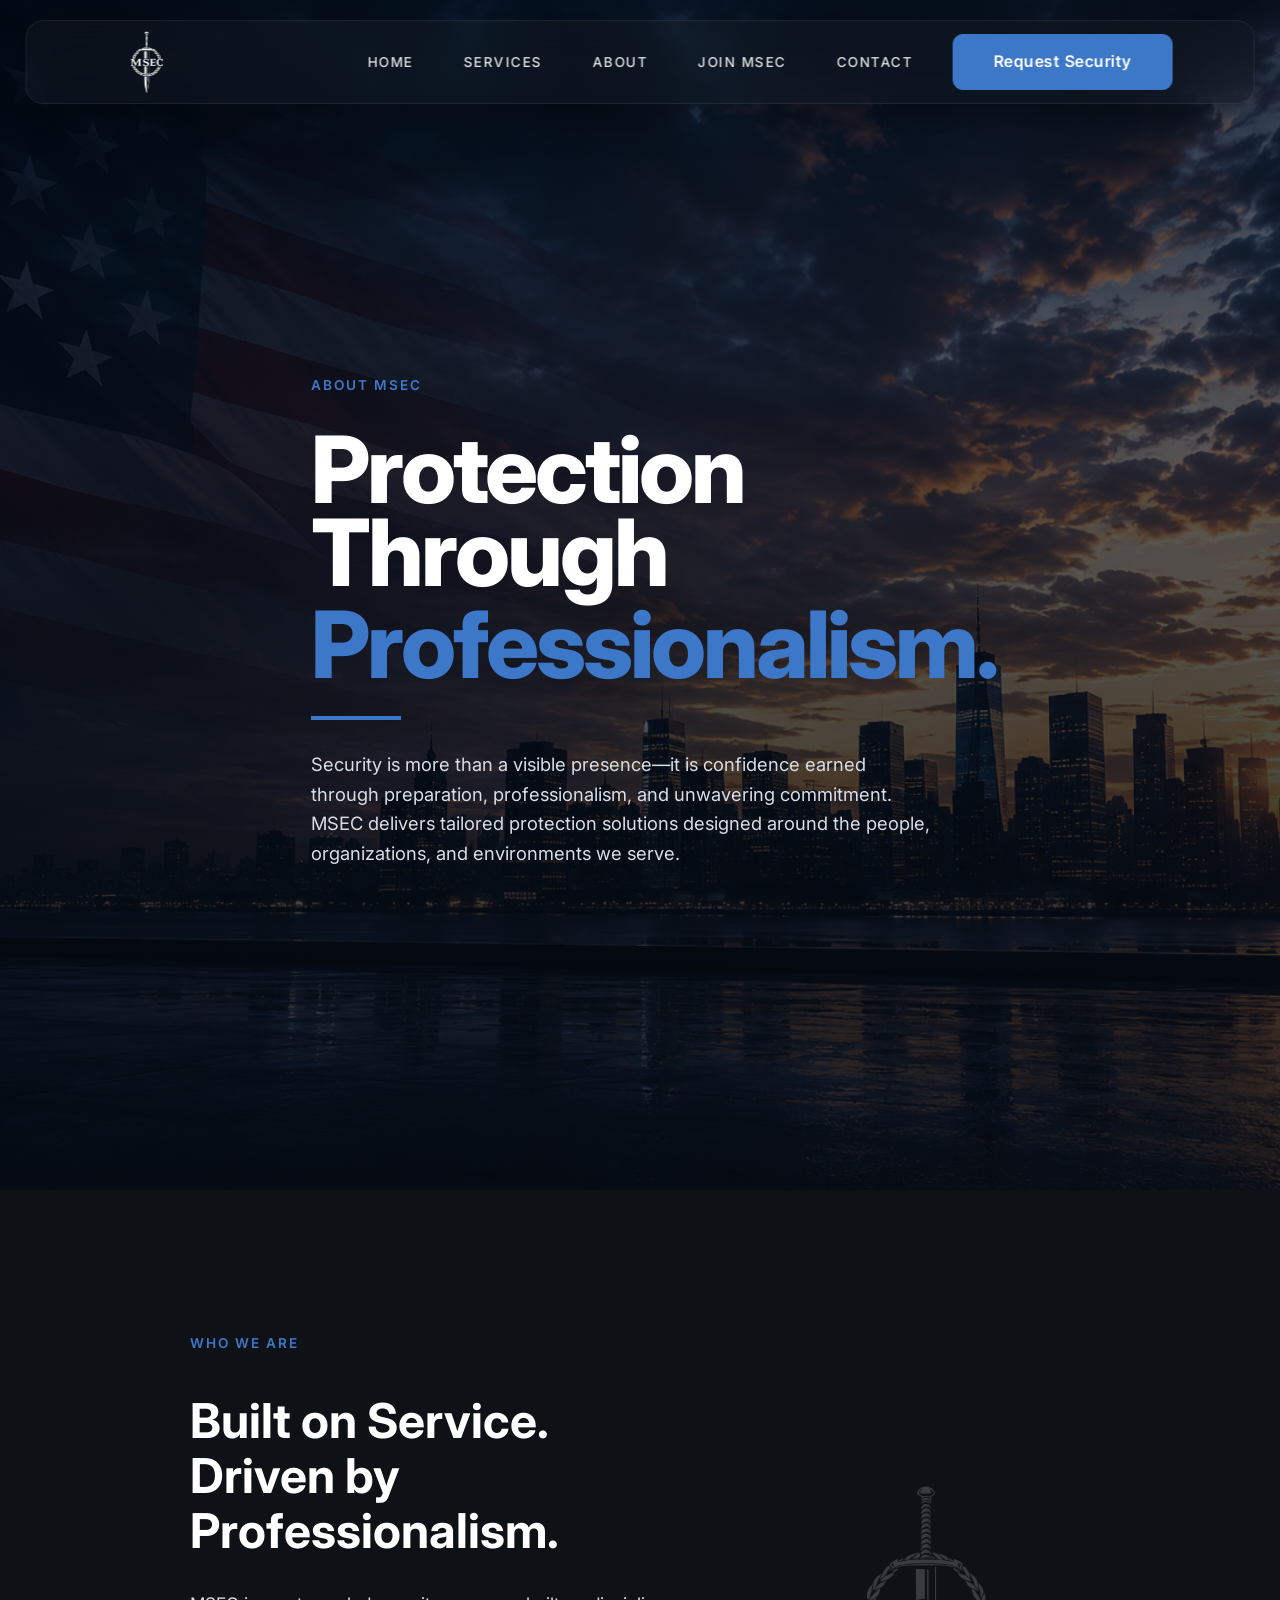
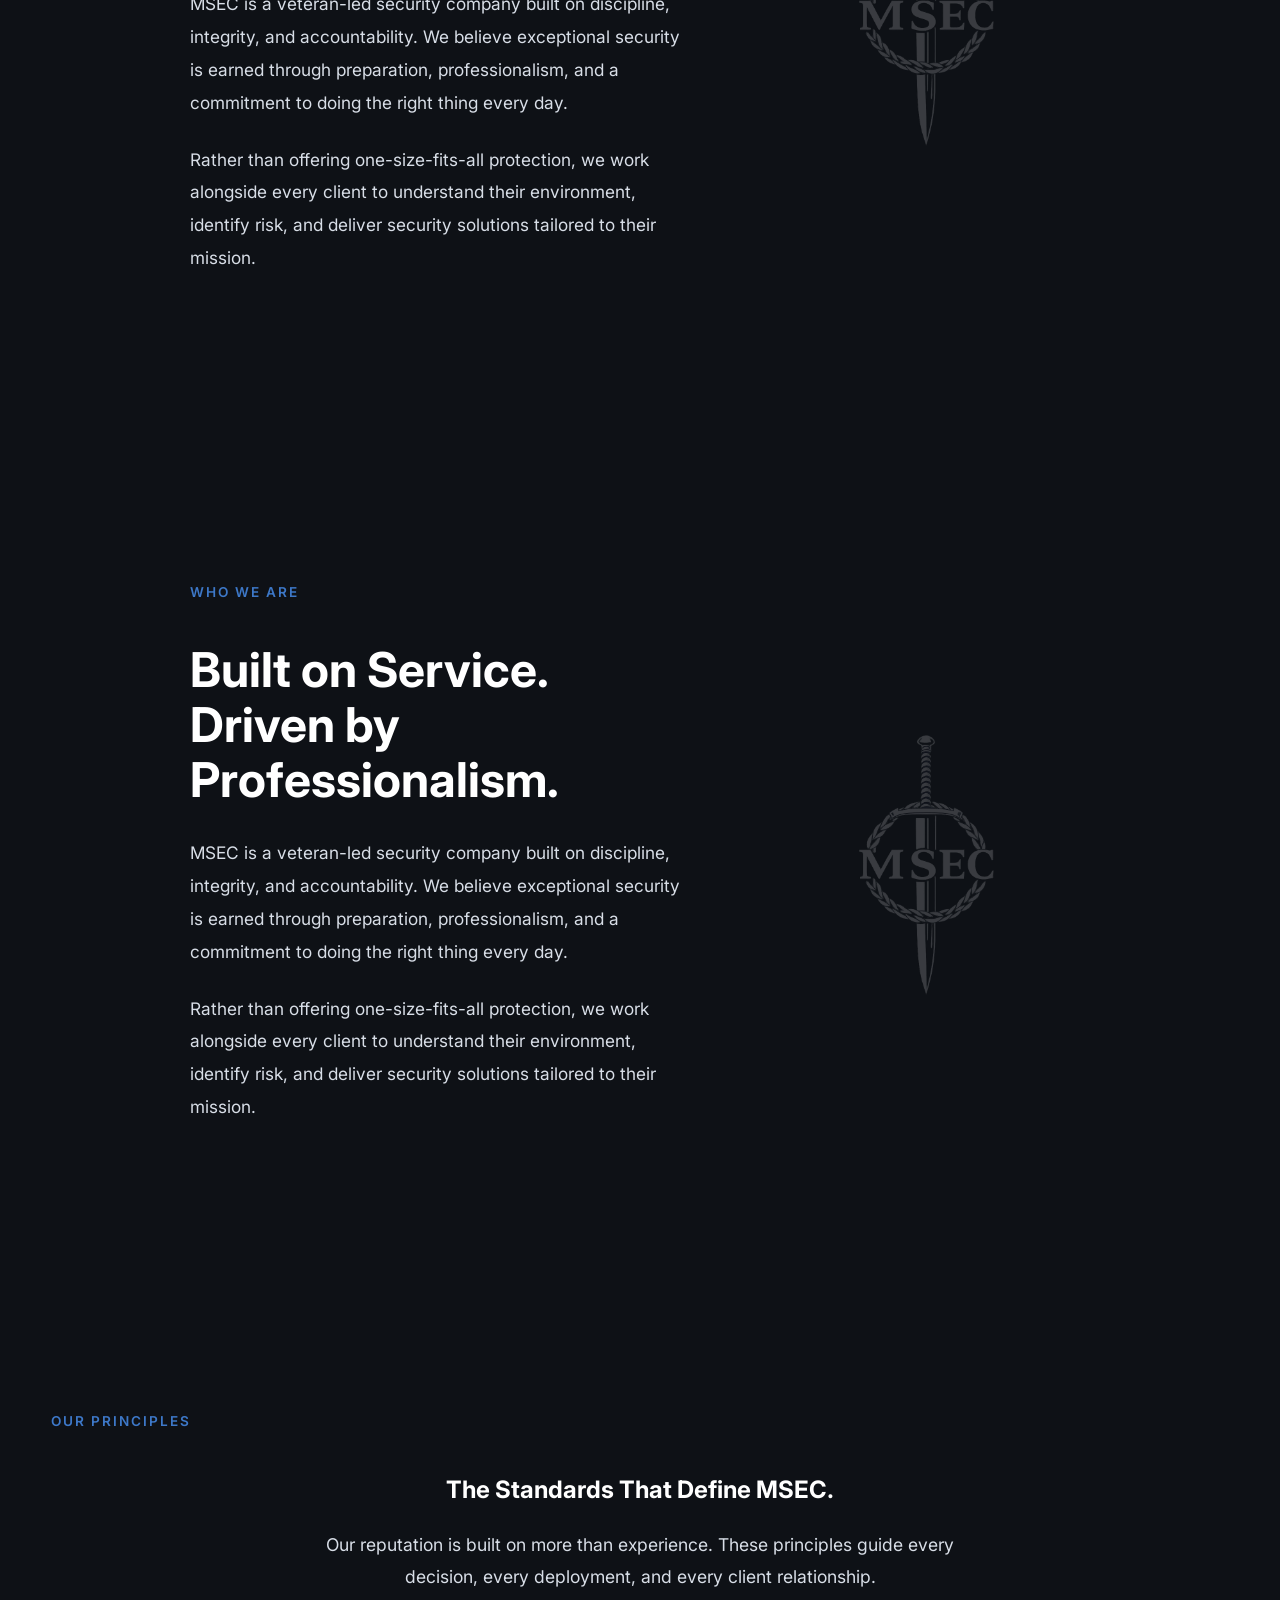
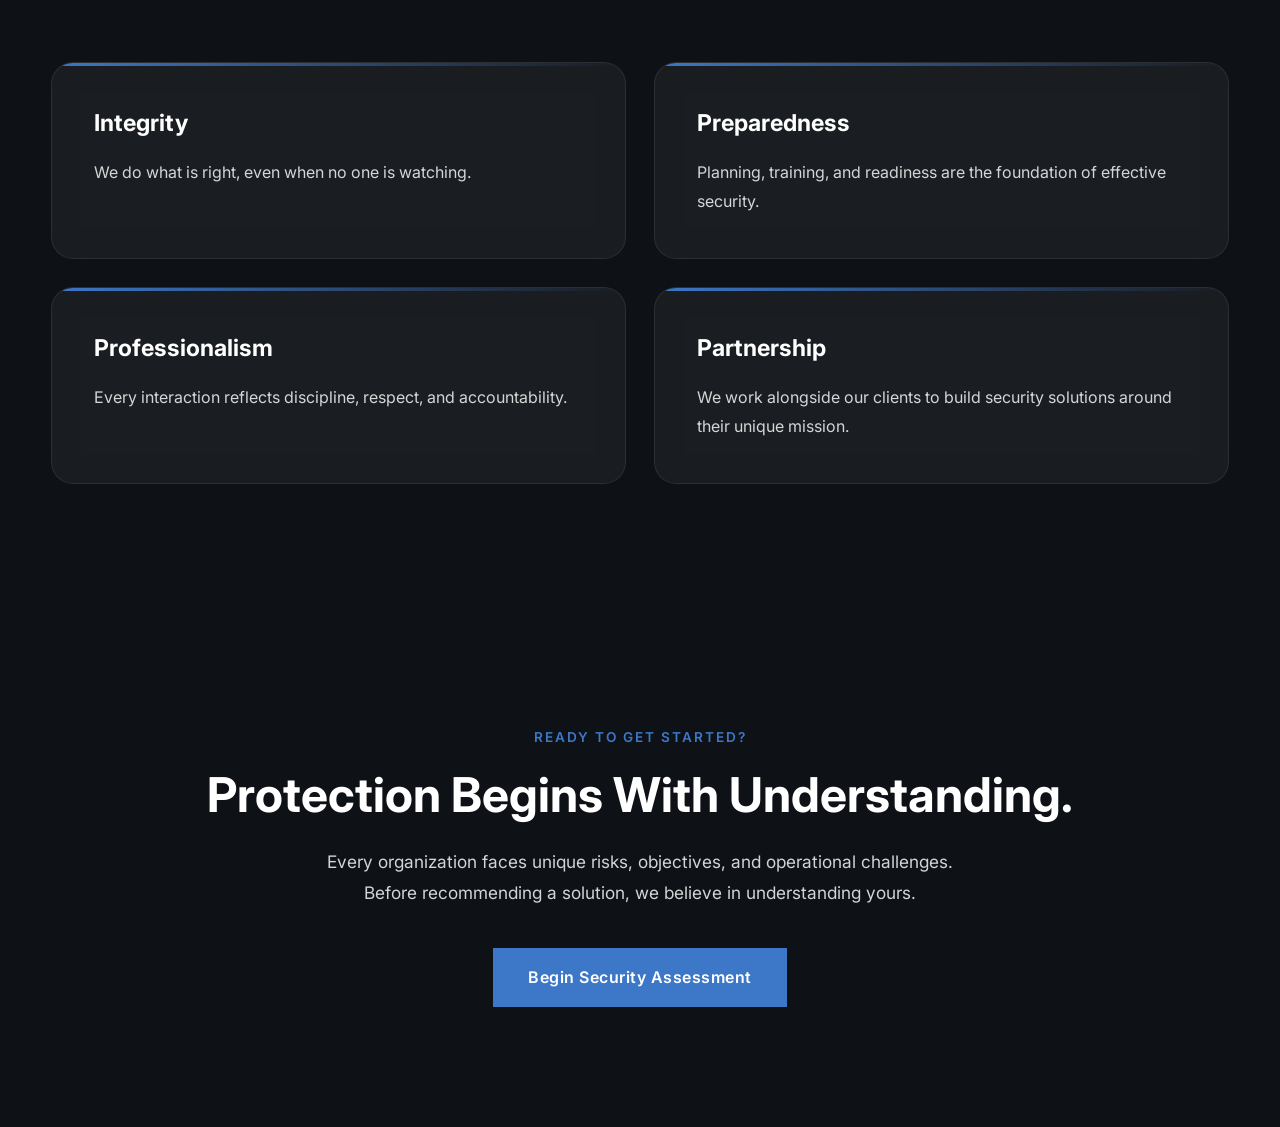
==== pages/about.html @ a7e94910 "About page CSS overhaul + mobile config" ====
<!DOCTYPE html>
<html lang="en">

<head>

    <meta charset="UTF-8">

    <meta name="viewport" content="width=device-width, initial-scale=1.0">

    <title>MSEC | About</title>

    <link rel="stylesheet" href="../assets/css/variables.css">
    <link rel="stylesheet" href="../assets/css/style.css">
    <link rel="stylesheet" href="../assets/css/animations.css">
    <link rel="stylesheet" href="../assets/css/responsive.css">

</head>

<body>

<header class="navbar">

    <div class="container nav-container">

        <div class="logo">

            <a href="../index.html">

                <img src="../assets/images/branding/msec-logo.png" alt="MSEC Logo">

            </a>

        </div>

        <nav>

            <button class="menu-toggle" aria-label="Open Navigation">

                <span></span>
                <span></span>
                <span></span>

            </button>

            <ul class="nav-links">

                <li><a href="../index.html">Home</a></li>

                <li><a href="services.html">Services</a></li>

                <li><a href="about.html" class="active">About</a></li>

                <li><a href="join-msec.html">Join MSEC</a></li>

                <li><a href="contact.html">Contact</a></li>

            </ul>

        </nav>

        <div class="mobile-menu">

            <a href="../index.html">Home</a>
            <a href="services.html">Services</a>
            <a href="about.html">About</a>
            <a href="join-msec.html">Join MSEC</a>
            <a href="contact.html">Contact</a>

        </div>

        <a href="#" class="btn nav-btn">

            Request Security

        </a>

    </div>

</header>

<!-- =====================================================
     ABOUT HERO
===================================================== -->

<section class="about-hero">

    <div class="container">

        <div class="hero-content">

            <span class="hero-tag">

                ABOUT MSEC

            </span>

            <h1 class="hero-title">

                <span>Protection Through</span>

                <span>Professionalism.</span>

            </h1>

            <div class="hero-divider"></div>

            <p>

                Security is more than a visible presence—it is confidence
                earned through preparation, professionalism, and unwavering
                commitment. MSEC delivers tailored protection solutions
                designed around the people, organizations, and environments
                we serve.

            </p>

        </div>

    </div>

</section>

<!-- =====================================================
     WHO WE ARE
===================================================== -->

<section class="about-intro">

    <div class="container about-grid">

        <div class="about-copy">

            <span class="section-tag">

                WHO WE ARE

            </span>

            <h2>

                Built on Service. Driven by Professionalism.

            </h2>

            <p>

                MSEC is a veteran-led security company built on discipline,
                integrity, and accountability. We believe exceptional
                security is earned through preparation, professionalism,
                and a commitment to doing the right thing every day.

            </p>

            <p>

                Rather than offering one-size-fits-all protection,
                we work alongside every client to understand their
                environment, identify risk, and deliver security
                solutions tailored to their mission.

            </p>

        </div>

        <div class="about-visual">

            <img
                src="../assets/images/branding/msec-logo.png"
                alt="MSEC Logo"
            >

        </div>

    </div>

</section>

<!-- =====================================================
     THE MINDSET
===================================================== -->

<section class="about-intro">

    <div class="container about-grid">

        <div class="about-copy">

            <span class="section-tag">

                WHO WE ARE

            </span>

            <h2>

                Built on Service. Driven by Professionalism.

            </h2>

            <p>

                MSEC is a veteran-led security company built on discipline,
                integrity, and accountability. We believe exceptional
                security is earned through preparation, professionalism,
                and a commitment to doing the right thing every day.

            </p>

            <p>

                Rather than offering one-size-fits-all protection,
                we work alongside every client to understand their
                environment, identify risk, and deliver security
                solutions tailored to their mission.

            </p>

        </div>

        <div class="about-visual">

            <img
                src="../assets/images/branding/msec-logo.png"
                alt="MSEC Logo"
            >

        </div>

    </div>

</section>

<section class="about-values">

    <div class="container">

        <span class="section-tag">

            OUR PRINCIPLES

        </span>

        <h2>

            The Standards That Define MSEC.

        </h2>

        <p class="section-description">

            Our reputation is built on more than experience. These principles
            guide every decision, every deployment, and every client
            relationship.

        </p>

        <div class="values-grid">

            <div class="value-card">

                <h3>Integrity</h3>

                <p>

                    We do what is right, even when no one is watching.

                </p>

            </div>

            <div class="value-card">

                <h3>Preparedness</h3>

                <p>

                    Planning, training, and readiness are the foundation of
                    effective security.

                </p>

            </div>

            <div class="value-card">

                <h3>Professionalism</h3>

                <p>

                    Every interaction reflects discipline, respect, and
                    accountability.

                </p>

            </div>

            <div class="value-card">

                <h3>Partnership</h3>

                <p>

                    We work alongside our clients to build security solutions
                    around their unique mission.

                </p>

            </div>

        </div>

    </div>

</section>

<!-- =====================================================
     FINAL CTA
===================================================== -->

<section class="about-cta">

    <div class="container">

        <span class="section-tag">

            READY TO GET STARTED?

        </span>

        <h2>

            Protection Begins With Understanding.

        </h2>

        <p>

            Every organization faces unique risks, objectives, and
            operational challenges.

            Before recommending a solution, we believe in understanding yours.

        </p>

        <a href="security-assessment.html" class="btn">

            Begin Security Assessment

        </a>

    </div>

</section>

<script src="../assets/js/main.js"></script>
<script src="../assets/js/animations.js"></script>

</body>

</html>
---- assets/css/variables.css ----
/* =====================================================
   MSEC DESIGN SYSTEM
   ===================================================== */

/* ---------- COLORS ---------- */

:root{

    /* Primary */

    --color-primary:#3D78C8;
    --color-primary-dark:#2B5EA7;

    /* Backgrounds */

    --bg-main:#0E1116;
    --bg-secondary:#171C24;
    --bg-glass:rgba(18,25,35,.55);

    /* Text */

    --text-white:#FFFFFF;
    --text-light:#D8DEE7;
    --text-muted:#98A4B5;

    /* Borders */

    --border-color:rgba(255,255,255,.08);

    /* Shadows */

    --shadow-lg:0 20px 60px rgba(0,0,0,.45);

    /* Radius */

    --radius-sm:8px;
    --radius-md:14px;
    --radius-lg:24px;

    /* Container */

    --container:1400px;

    /* Transition */

    --transition:.35s ease;

}
---- assets/css/style.css ----
@import url('https://fonts.googleapis.com/css2?family=Inter:wght@400;500;600;700;800&display=swap');

/* =====================================================
   MSEC GLOBAL STYLES
   ===================================================== */

/* ---------- RESET ---------- */

*{
    margin:0;
    padding:0;
    box-sizing:border-box;
}

html{
    scroll-behavior:smooth;
}

body{

    background:var(--bg-main);
    color:var(--text-white);

    font-family:
    "Inter",
    "Segoe UI",
    Arial,
    sans-serif;

    line-height:1.6;

    overflow-x:hidden;

}

/* ---------- CONTAINER ---------- */

.container{

    width:min(92%, var(--container));

    margin:auto;

}

/* ---------- LINKS ---------- */

a{

    text-decoration:none;

    color:inherit;

}

/* ---------- IMAGES ---------- */

img{

    display:block;

    max-width:100%;

}

/* ---------- BUTTONS ---------- */

.btn{

    display:inline-flex;

    align-items:center;

    justify-content:center;

    gap:.75rem;

    padding:16px 34px;

    border:1px solid var(--color-primary);

    background:var(--color-primary);

    color:white;

    font-weight:600;

    letter-spacing:.5px;

    transition:var(--transition);

    cursor:pointer;

}

.btn:hover{

    background:transparent;

    transform:translateY(-2px);

}

/* ---------- SECTION ---------- */

section{

    padding:120px 0;

}
/* =====================================================
   NAVIGATION
===================================================== */
.menu-toggle{

    display:none;

    width:46px;

    height:46px;

    background:none;

    border:none;

    cursor:pointer;

    padding:0;

}

.menu-toggle span{

    display:block;

    width:28px;

    height:3px;

    margin:4px auto;

    border-radius:30px;

    background:white;

    transition:
        transform .3s ease,
        opacity .3s ease,
        width .3s ease;

    }
    .menu-toggle:hover span:nth-child(1){

        width:22px;

    }

    .menu-toggle:hover span:nth-child(2){

        width:28px;

    }

    .menu-toggle:hover span:nth-child(3){

        width:18px;

    }

/* =====================================================
   PREMIUM NAVIGATION
===================================================== */

.navbar{

    position:fixed;

    top:20px;

    left:50%;

    transform:translateX(-50%);

    width:min(96%,1400px);

    z-index:1000;

    background:rgba(18,25,35,.45);

    backdrop-filter:blur(18px);

    -webkit-backdrop-filter:blur(18px);

    border:1px solid rgba(255,255,255,.08);

    border-radius:18px;

    box-shadow:
        0 10px 40px rgba(0,0,0,.35);

    transition:.35s ease;

}

.nav-container{

    height:82px;

    display:grid;

    grid-template-columns:220px 1fr 220px;

    align-items:center;

    padding:0 32px;

}

.logo{

    display:flex;

    align-items:center;

    justify-content:flex-start;

}

.logo img{

    height:78px;

    width:auto;

    display:block;

    transition:.3s ease;

}

.logo img:hover{

    transform:scale(1.03);

}

.nav-links{

    display:flex;

    justify-content:center;

    align-items:center;

    gap:50px;

    list-style:none;

    margin:0;

    padding:0;

}

.nav-links a{

    color:rgba(255,255,255,.88);

    text-transform:uppercase;

    letter-spacing:1.5px;

    font-size:.85rem;

    font-weight:500;

    transition:.3s;

    position:relative;

}

.nav-links a:hover{

    color:white;

}
.nav-links a::after{

    content:"";

    position:absolute;

    bottom:-8px;

    left:0;

    width:0;

    height:2px;

    background:var(--color-primary);

    transition:.3s;

}

.nav-links a:hover::after{

    width:100%;

}

.nav-btn{

    padding:14px 26px;

    border-radius:10px;

}

.nav-action{

    display:flex;

    justify-content:flex-end;

}

/* =====================================================
   HERO
===================================================== */

.hero{

    position: relative;

    min-height: 100vh;

    display: flex;

    align-items: center;

    overflow: hidden;

    background-image:
        linear-gradient(
            90deg,
            rgba(5,8,12,.18) 0%,
            rgba(5,8,12,.22) 15%,
            rgba(5,8,12,.28) 28%,
            rgba(5,8,12,.38) 42%,
            rgba(5,8,12,.20) 65%,
            rgba(5,8,12,.05) 100%
        ),
        url("../images/hero/hero-bg.png");

    background-size:115%;

    background-position: center;

    background-repeat: no-repeat;

}

.hero-overlay{

    position:absolute;

    inset:0;

    background:
        radial-gradient(
            circle at 82% 50%,
            rgba(0,0,0,0) 0%,
            rgba(0,0,0,.08) 45%,
            rgba(0,0,0,.18) 100%
        );

    pointer-events:none;

    z-index:1;

}
.hero .container{

    position:relative;

    z-index:5;

    display:flex;

    align-items:center;

    min-height:100vh;

}

.hero-content{

    position:relative;

    z-index:5;

    max-width:560px;

    margin-left:260px;

}
.hero-tag{

    color:var(--color-primary);

    letter-spacing:2px;

    font-size:.9rem;

    text-transform:uppercase;

}

.hero-title{

    display:flex;

    flex-direction:column;

    gap:8px;

    margin:30px 0;

    line-height:.9;

}
.hero-title span{

    display:inline-block;

    width:fit-content;

    font-size:5.8rem;

    font-weight:800;

    letter-spacing:-3px;

    transition:
        color .35s ease,
        text-shadow .35s ease,
        transform .35s ease;

    cursor:default;

}
.hero-title span:nth-child(1){

    color:white;

}

.hero-title span:nth-child(2),

.hero-title span:nth-child(3){

    color:var(--color-primary);

}
.hero-title span:hover{

    color:white;

    transform:translateX(10px);

    text-shadow:

        0 0 8px rgba(255,255,255,.85),

        0 0 18px rgba(255,255,255,.55),

        0 0 35px rgba(255,255,255,.25);

}

.hero-line{

    width:80px;

    height:3px;

    background:var(--color-primary);

    margin:35px 0;

}

.hero p{

    max-width:620px;

    color:var(--text-light);

    font-size:1.15rem;

    line-height:1.8;

}

.hero-buttons{

    display:flex;

    gap:20px;

    margin-top:45px;

}

.btn-outline{

    background:transparent;

    color:white;

}

.btn-outline:hover{

    background:var(--color-primary);

}
/* ==========================================
   HERO GRID
========================================== */

.hero-content{

    z-index:2;

}

.hero-tag{

    color:var(--color-primary);

    text-transform:uppercase;

    letter-spacing:2px;

    font-size:.85rem;

    font-weight:600;

}

.hero-divider{

    width:90px;

    height:4px;

    background:var(--color-primary);

    margin:30px 0;

}

.hero-content p{

    color:var(--text-light);

    font-size:1.15rem;

    max-width:620px;

}

.hero-buttons{

    display:flex;

    gap:20px;

    margin-top:50px;

}

/* =====================================================
   TRUST BAR
===================================================== */

.trust-bar{

    background:var(--bg-secondary);

    padding:80px 0;

}

.trust-grid{

    display:grid;

    grid-template-columns:repeat(4,1fr);

    gap:30px;

}

.trust-card{

    background:rgba(255,255,255,.03);

    border:1px solid rgba(255,255,255,.08);

    border-radius:18px;

    padding:35px;

    transition:var(--transition);

}

.trust-card:hover{

    transform:translateY(-8px);

    border-color:var(--color-primary);

    box-shadow:0 20px 50px rgba(0,0,0,.35);

}

.trust-card h3{

    margin-bottom:16px;

    color:var(--text-white);

    font-size:1.25rem;

}

.trust-card p{

    color:var(--text-light);

    line-height:1.7;

}
.headline-white{

    color:var(--color-white);

}

.headline-blue{

    color:var(--color-accent);

}
.mobile-menu.active{

    opacity:1;

    visibility:visible;

    transform:translateY(0);

}
/* =====================================================
   MOBILE MENU
===================================================== */

.mobile-menu{

    position:fixed;

    top:82px;

    left:16px;

    right:16px;

    display:flex;

    flex-direction:column;

    gap:18px;

    padding:28px;

    background:rgba(18,25,35,.98);

    backdrop-filter:blur(20px);

    -webkit-backdrop-filter:blur(20px);

    border:1px solid rgba(255,255,255,.08);

    border-radius:18px;

    box-shadow:0 20px 50px rgba(0,0,0,.45);

    opacity:0;

    visibility:hidden;

    pointer-events:none;

    transform:translateY(-15px);

    transition:
        opacity .3s ease,
        transform .3s ease,
        visibility .3s ease;

    z-index:999;

}

.mobile-menu.active{

    opacity:1;

    visibility:visible;

    pointer-events:auto;

    transform:translateY(0);

}

.mobile-menu a{

    color:white;

    text-decoration:none;

    font-weight:600;

    text-transform:uppercase;

    letter-spacing:1px;

}

.mobile-btn{

    margin-top:12px;

}
/* =====================================================
   SERVICES
===================================================== */

.services{

    background:var(--bg-main);

    padding:140px 0;

}

.section-tag{

    display:inline-block;

    color:var(--color-primary);

    font-size:.85rem;

    font-weight:600;

    letter-spacing:2px;

    text-transform:uppercase;

    margin-bottom:18px;

}

.services h2{

    max-width:700px;

    font-size:3rem;

    line-height:1.1;

    margin-bottom:24px;

}

.section-description{

    max-width:560px;

    color:var(--text-light);

    font-size:1.1rem;

    line-height:1.8;

    margin-bottom:70px;

}

.services-grid{

    display:grid;

    grid-template-columns:repeat(3,1fr);

    gap:28px;

}

.service-card{

    background:rgba(255,255,255,.03);

    border:1px solid rgba(255,255,255,.08);

    border-radius:18px;

    padding:38px;

    transition:.3s ease;

}

.service-card:hover{

    transform:translateY(-8px);

    border-color:var(--color-primary);

    box-shadow:0 20px 45px rgba(0,0,0,.35);

}

.service-card h3{

    margin-bottom:18px;

    font-size:1.35rem;

}

.service-card p{

    color:var(--text-light);

    line-height:1.8;

}
.service-link{

    display:inline-block;

    margin-top:28px;

    color:var(--color-primary);

    font-size:.9rem;

    font-weight:600;

    letter-spacing:1px;

    transition:.3s ease;

}

.service-link:hover{

    color:white;

    transform:translateX(6px);

}

/* =====================================================
   SERVICES HERO
===================================================== */

.services-hero{

    position:relative;

    min-height:100vh;

    display:flex;

    align-items:center;

    background-image:
        linear-gradient(
            90deg,
            rgba(8,12,18,.60) 0%,
            rgba(8,12,18,.38) 45%,
            rgba(8,12,18,.18) 100%
        ),
        url("../images/services/services-bg.png");

    background-size:cover;

    background-position:center;

    background-repeat:no-repeat;

    overflow:hidden;

    padding:140px 0 80px;

}

.services-hero .container{

    width:100%;

    display:flex;

    flex-direction:column;

    justify-content:center;

}

.services-hero .hero-content{

    max-width:850px;

    margin:0 auto 40px;

    text-align:center;

}

.services-hero .hero-divider{

    margin:30px auto;

}

.services-hero .hero-tag{

    display:inline-block;

    margin:0 auto 18px;

    letter-spacing:3px;

}

.services-hero .hero-title{

    align-items:center;

    text-align:center;

}

.services-hero .hero-title span{

    display:block;

    width:100%;

    text-align:center;

}

.services-hero .hero-content p{

    max-width:700px;

    margin:0 auto;

}

.services-hero .services-grid{

    width:100%;

    max-width:1320px;

    display:grid;

    grid-template-columns:repeat(3,1fr);

    gap:24px;

    margin:0 auto;

}


/* =====================================================
   SERVICE CARDS
===================================================== */

.service-card{

    display:flex;

    flex-direction:column;

    justify-content:space-between;

    min-height:170px;

    padding:26px;

    border-radius:18px;

    overflow:hidden;

    text-decoration:none;

    color:white;

    /* True glass effect */
    background:rgba(255,255,255,.08);

    backdrop-filter:blur(18px) saturate(180%);

    -webkit-backdrop-filter:blur(18px) saturate(180%);

    border:1px solid rgba(255,255,255,.22);

    box-shadow:
        0 10px 30px rgba(0,0,0,.18),
        inset 0 1px 0 rgba(255,255,255,.18);

    transition:
        transform .3s ease,
        border-color .3s ease,
        box-shadow .3s ease,
        background .3s ease;
    opacity:0;

transform:translateY(30px);

transition:
    opacity .8s ease,
    transform .8s ease,
    border-color .3s ease,
    box-shadow .3s ease,
    background .3s ease;
}

.service-card:hover{

    transform:translateY(-8px);

    background:rgba(255,255,255,.12);

    border-color:rgba(255,255,255,.35);

    box-shadow:
        0 20px 60px rgba(0,0,0,.35),
        0 0 28px rgba(58,123,255,.18),
        inset 0 1px 0 rgba(255,255,255,.25);
    

}

.service-card.visible{

    opacity:1;

    transform:translateY(0);

}

/* ===================================
   Stagger Animation
=================================== */

.services-grid .service-card:nth-child(1){
    transition-delay:0ms;
}

.services-grid .service-card:nth-child(2){
    transition-delay:120ms;
}

.services-grid .service-card:nth-child(3){
    transition-delay:240ms;
}

.services-grid .service-card:nth-child(4){
    transition-delay:420ms;
}

.services-grid .service-card:nth-child(5){
    transition-delay:540ms;
}

.services-grid .service-card:nth-child(6){
    transition-delay:660ms;
}

.service-card h3{

    font-size:1.3rem;

    margin-bottom:12px;

}

.service-card p{

    color:rgba(255,255,255,.82);

    font-size:.95rem;

    line-height:1.55;

}

.service-link{

    margin-top:18px;

    color:var(--color-primary);

    font-weight:600;

    transition:.3s;

}

.service-card:hover .service-link{

    color:white;

    transform:translateX(8px);

}
/* =====================================================
   ABOUT PAGE
===================================================== */

.about-hero{

    position:relative;

    min-height:100vh;

    padding:170px 0 120px;

    background-image:
        linear-gradient(
            rgba(6,10,18,.55),
            rgba(6,10,18,.82)
        ),
        url("../images/about/about-bg.png");

    background-size:cover;

    background-position:center;

    background-repeat:no-repeat;

}

.about-hero .container{

    min-height:100vh;

    display:flex;

    align-items:center;

}

.about-hero .hero-content{

    max-width:650px;

}

/* =====================================================
   ABOUT INTRO
===================================================== */

.about-intro{

    padding:120px 0;

}

.about-grid{

    display:grid;

    grid-template-columns:1.2fr .8fr;

    gap:80px;

    align-items:center;

}

.about-copy h2{

    margin:20px 0 30px;

    max-width:650px;

}

.about-copy p{

    max-width:620px;

    margin-bottom:24px;

    color:rgba(255,255,255,.82);

    line-height:1.8;

}

.about-visual{

    display:flex;

    justify-content:center;

    align-items:center;

}

.about-visual img{

    width:100%;

    max-width:380px;

    opacity:.18;

    transition:.4s ease;

}

.about-visual img:hover{

    opacity:.28;

    transform:scale(1.03);

}

/* =====================================================
   ABOUT SECTIONS
===================================================== */

.about-intro,
.about-mindset,
.about-purpose,
.about-standard,
.about-protect,
.about-cta{

    padding:140px 0;

}

.about-intro .container,
.about-purpose .container,
.about-cta .container{

    max-width:900px;

}

.about-intro h2,
.about-purpose h2,
.about-standard h2,
.about-protect h2,
.about-cta h2{

    font-size:3rem;

    line-height:1.15;

    margin-bottom:30px;

}

.about-intro p,
.about-purpose p,
.about-standard p,
.about-protect p,
.about-cta p{

    color:var(--text-light);

    line-height:1.9;

    font-size:1.08rem;

}

/* =====================================================
   ABOUT MINDSET
===================================================== */

.about-mindset{

    padding:120px 0;

    background:rgba(255,255,255,.02);

}

.mindset-quote{

    max-width:900px;

    margin:0 auto 80px;

    text-align:center;

}

.mindset-quote p{

    font-size:clamp(2rem,4vw,3.5rem);

    font-weight:700;

    line-height:1.2;

    letter-spacing:-1px;

    color:white;

    margin-bottom:30px;

}

.mindset-quote footer{

    color:var(--color-primary);

    text-transform:uppercase;

    letter-spacing:3px;

    font-size:.9rem;

}

.mindset-copy{

    max-width:760px;

    margin:0 auto;

    text-align:center;

}

.mindset-copy h2{

    margin:22px 0 28px;

}

.mindset-copy p{

    color:rgba(255,255,255,.82);

    line-height:1.9;

    margin-bottom:22px;

}

/* =====================================================
   ABOUT VALUES
===================================================== */

.about-values{

    padding:120px 0;

}

.about-values h2{

    text-align:center;

    margin:20px 0;

}

.about-values .section-description{

    max-width:700px;

    margin:0 auto 70px;

    text-align:center;

}

.values-grid{

    display:grid;

    grid-template-columns:repeat(2,1fr);

    gap:28px;

}

.value-card{

    position:relative;

    padding:42px;

    border-radius:22px;

    background:rgba(255,255,255,.05);

    backdrop-filter:blur(16px);

    -webkit-backdrop-filter:blur(16px);

    border:1px solid rgba(255,255,255,.08);

    overflow:hidden;

    transition:
        transform .35s ease,
        border-color .35s ease,
        box-shadow .35s ease,
        background .35s ease;

}

.value-card::before{

    content:"";

    position:absolute;

    top:0;

    left:0;

    width:100%;

    height:3px;

    background:linear-gradient(
        90deg,
        var(--color-primary),
        transparent
    );

}


.value-card:hover{

    transform:translateY(-8px);

    background:rgba(255,255,255,.08);

    border-color:rgba(58,123,255,.45);

    box-shadow:
        0 18px 50px rgba(0,0,0,.30),
        0 0 28px rgba(58,123,255,.15);

}

.value-card h3{

    margin-bottom:16px;

    font-size:1.45rem;

}

.value-card p{

    color:rgba(255,255,255,.82);

    line-height:1.8;

}

/* =====================================================
   ABOUT CTA
===================================================== */

.about-cta{

    padding:120px 0;

    text-align:center;

}

.about-cta h2{

    margin-bottom:24px;

}

.about-cta p{

    max-width:650px;

    margin:0 auto 40px;

    color:rgba(255,255,255,.82);

    line-height:1.8;

}
---- assets/css/responsive.css ----
/* =====================================================
   RESPONSIVE BREAKPOINTS

   1200px - Large laptops
   992px  - Tablets
   768px  - Phones
   480px  - Small phones
===================================================== */

/* =====================================================
   TABLETS
===================================================== */

@media (max-width:992px){
    .nav-container{

    padding:0 20px;

}

.logo img{

    height:60px;

}

.nav-links{

    gap:20px;

}

.nav-btn{

    padding:12px 22px;

}

.hero{

    min-height:auto;

    padding:140px 0 100px;

}

.hero .container{

    min-height:auto;

}

.hero-content{

    margin-left:0;

    max-width:100%;

}

.hero-title span{

    font-size:4.2rem;

}
.trust-grid{

    grid-template-columns:repeat(2,1fr);

    gap:24px;

}
}

/* =====================================================
   MOBILE
===================================================== */

@media (max-width:768px){

    /* ---------- NAVBAR ---------- */

    .nav-container{

        display:flex;
        justify-content:space-between;
        align-items:center;
        height:66px;
        padding:0 20px;

    }

    .logo img{

    height:66px;

    transition:.3s ease;

    }

    nav .nav-links{

    display:none !important;

    }

    nav{

    display:flex;

    align-items:center;

    }

    .nav-btn{

        display:none !important;

    }

    .menu-toggle{

    display:flex;

    flex-direction:column;

    justify-content:center;

    align-items:center;

    }
    
    /* ---------- HERO ---------- */

    .hero{

    min-height:auto;

    padding:95px 0 55px;

    background-position:82% center;

    background-size:cover;

    }

    .hero .container{

        justify-content:center;

    }

    .hero-content{

        margin:0;
        max-width:100%;
        padding:0 26px;
        text-align:left;

    }

    .hero-tag{

    font-size:.8rem;

    letter-spacing:2px;

    margin-bottom:14px;

    }

    .hero-title{

    align-items:flex-start;

    gap:2px;

    margin:16px 0 20px;

    }

    .hero-title span{

        font-size:2.55rem;
        line-height:.92;
        letter-spacing:-1px;
        width:auto;

    }

    .hero-divider{

        margin:25px 0;

    }

    .hero-content p{

        max-width:100%;
        font-size:1rem;

    }

    .hero-buttons{

        flex-direction:column;
        align-items:flex-start;
        gap:16px;

    }

    .hero-buttons .btn{

        width:100%;
        max-width:260px;

    }

    /* ---------- TRUST ---------- */

    .trust-grid{

        grid-template-columns:1fr;

    }
    /* ---------- SERVICES ---------- */

    .services-hero{

        min-height:auto;

        padding:110px 20px 60px;

    }

    .services-hero .hero-content{

        max-width:100%;

        margin:0 auto 30px;

        text-align:center;

    }

    .services-hero .hero-tag{

        display:block;

        text-align:center;

    }

    .services-hero .hero-title{

        align-items:center;

        text-align:center;

    }

    .services-hero .hero-title span{

        width:100%;

        font-size:2.7rem;

        letter-spacing:-1px;

    }

    .services-hero .hero-divider{

        margin:25px auto;

    }

    .services-hero .hero-content p{

        max-width:100%;

        font-size:1rem;

    }

    .services-hero .services-grid{

        width:100%;

        max-width:420px;

        margin:0 auto;

        grid-template-columns:1fr;

        gap:18px;

    }

    .service-card{

        min-height:auto;

        padding:22px;

    }

    .service-card h3{

        font-size:1.25rem;

    }

    .service-card p{

        font-size:.95rem;

    }

    .service-link{

        margin-top:18px;

    
    }
    /* ---------- ABOUT ---------- */

    .about-grid{

        grid-template-columns:1fr;

        gap:50px;

        text-align:center;

    }

    .about-copy h2{

        max-width:100%;

    }

    .about-copy p{

        max-width:100%;

    }

    .about-visual{

        order:-1;

    }

    .about-visual img{

        max-width:220px;

    }

    .mindset-quote{

        margin-bottom:50px;

    }

    .mindset-quote p{

        font-size:2rem;

    }

    .values-grid{

        grid-template-columns:1fr;

    }
}
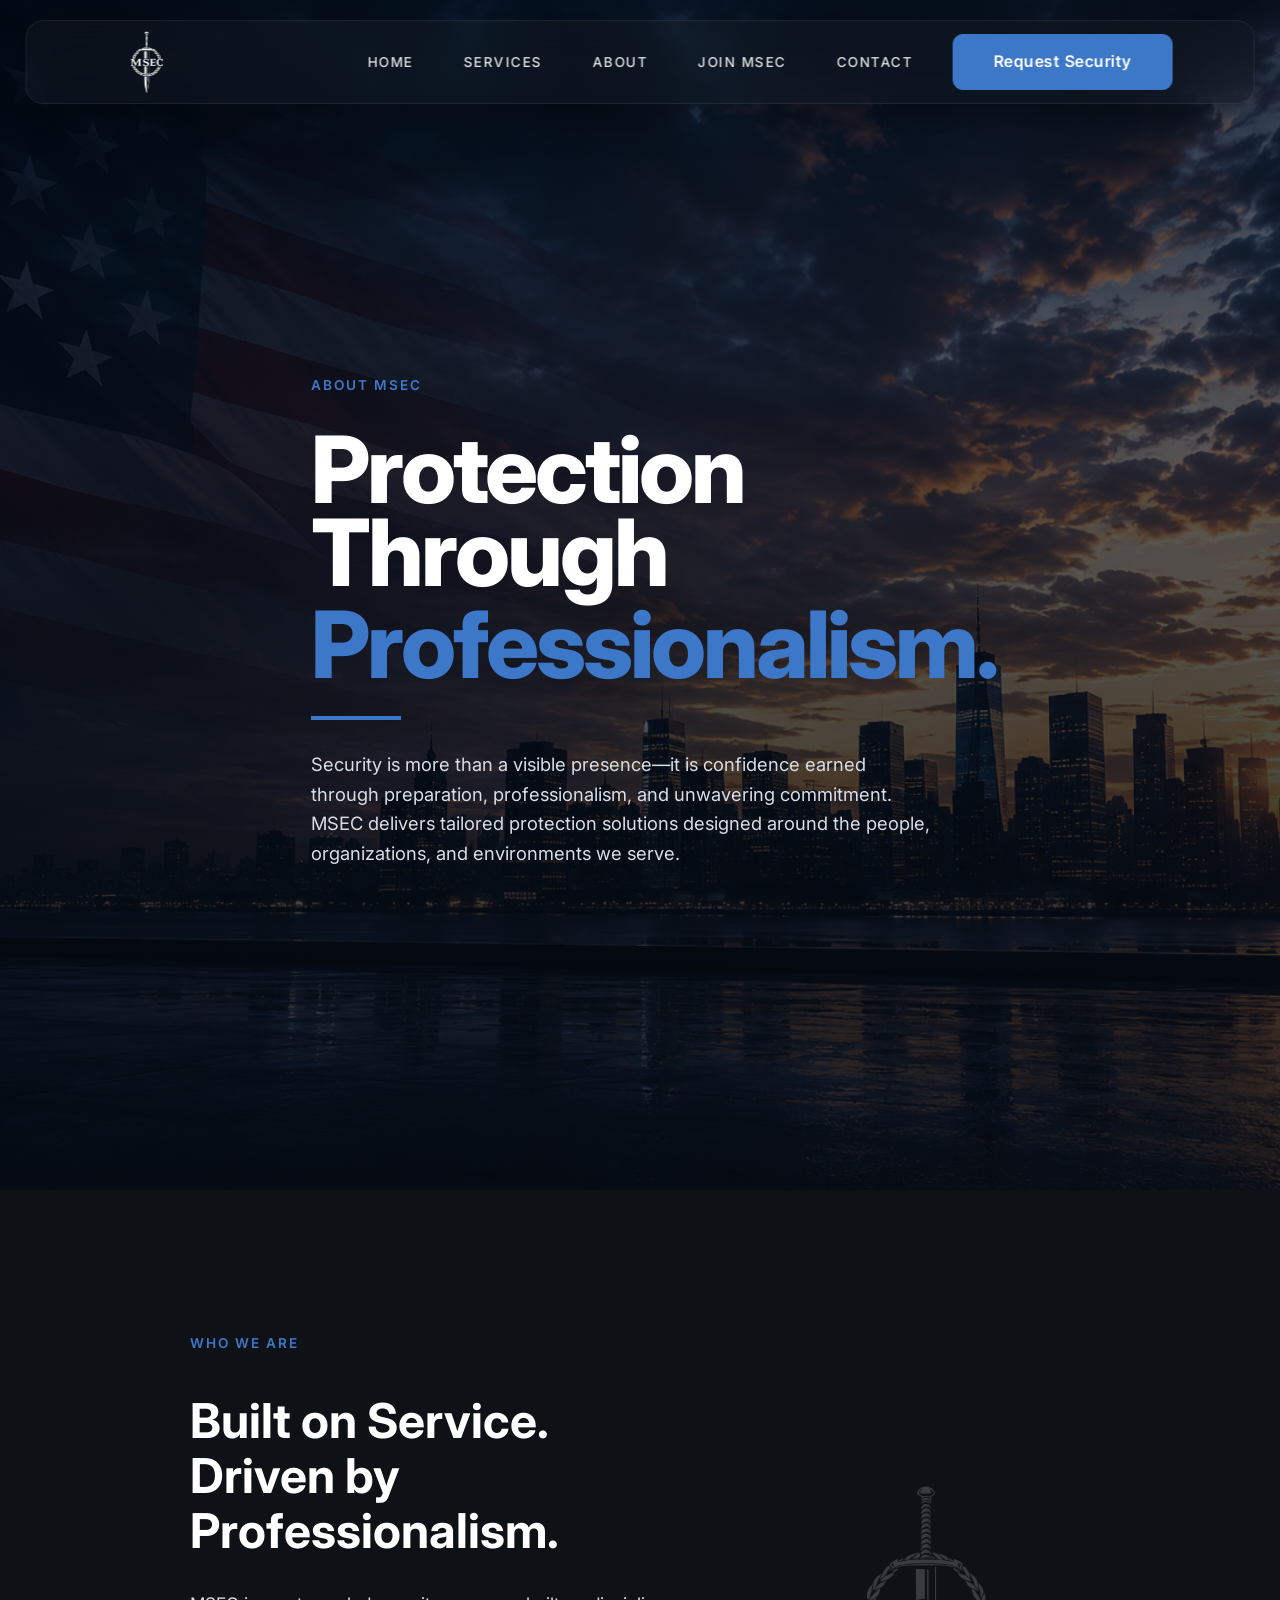
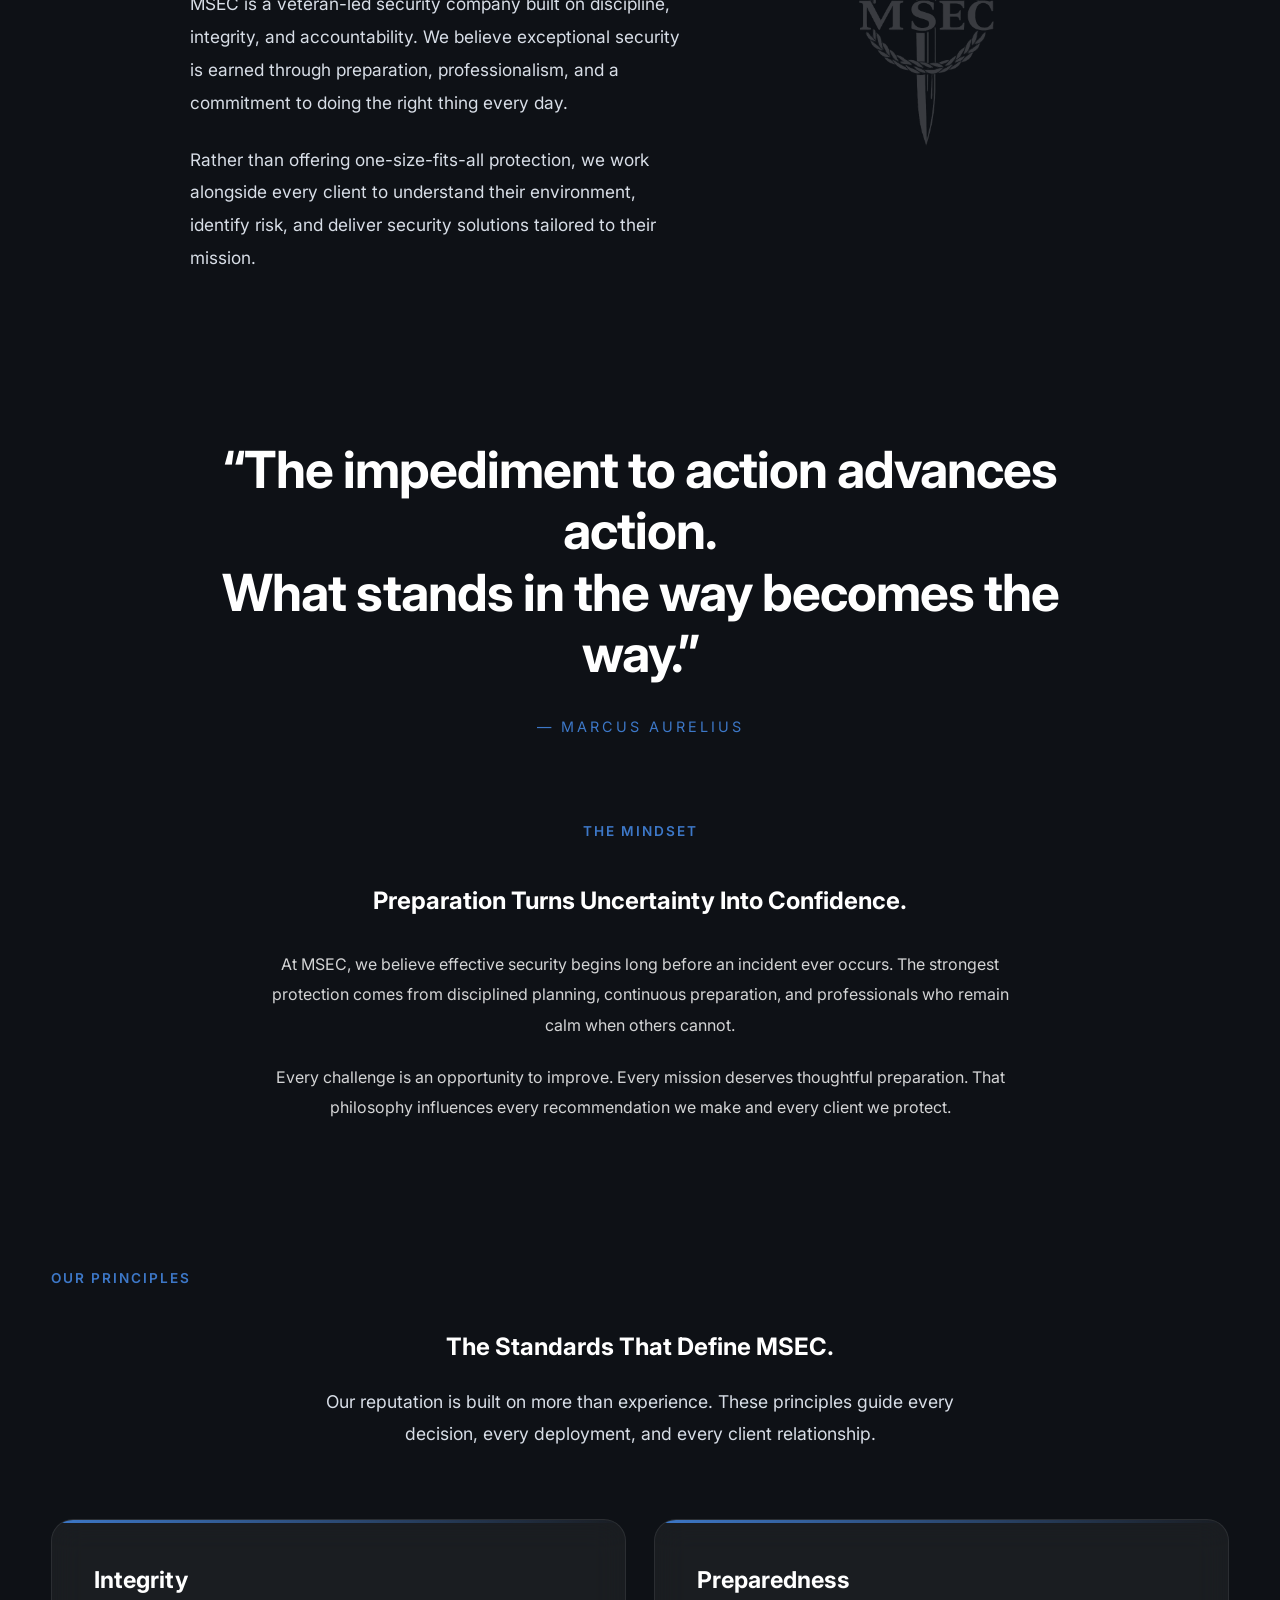
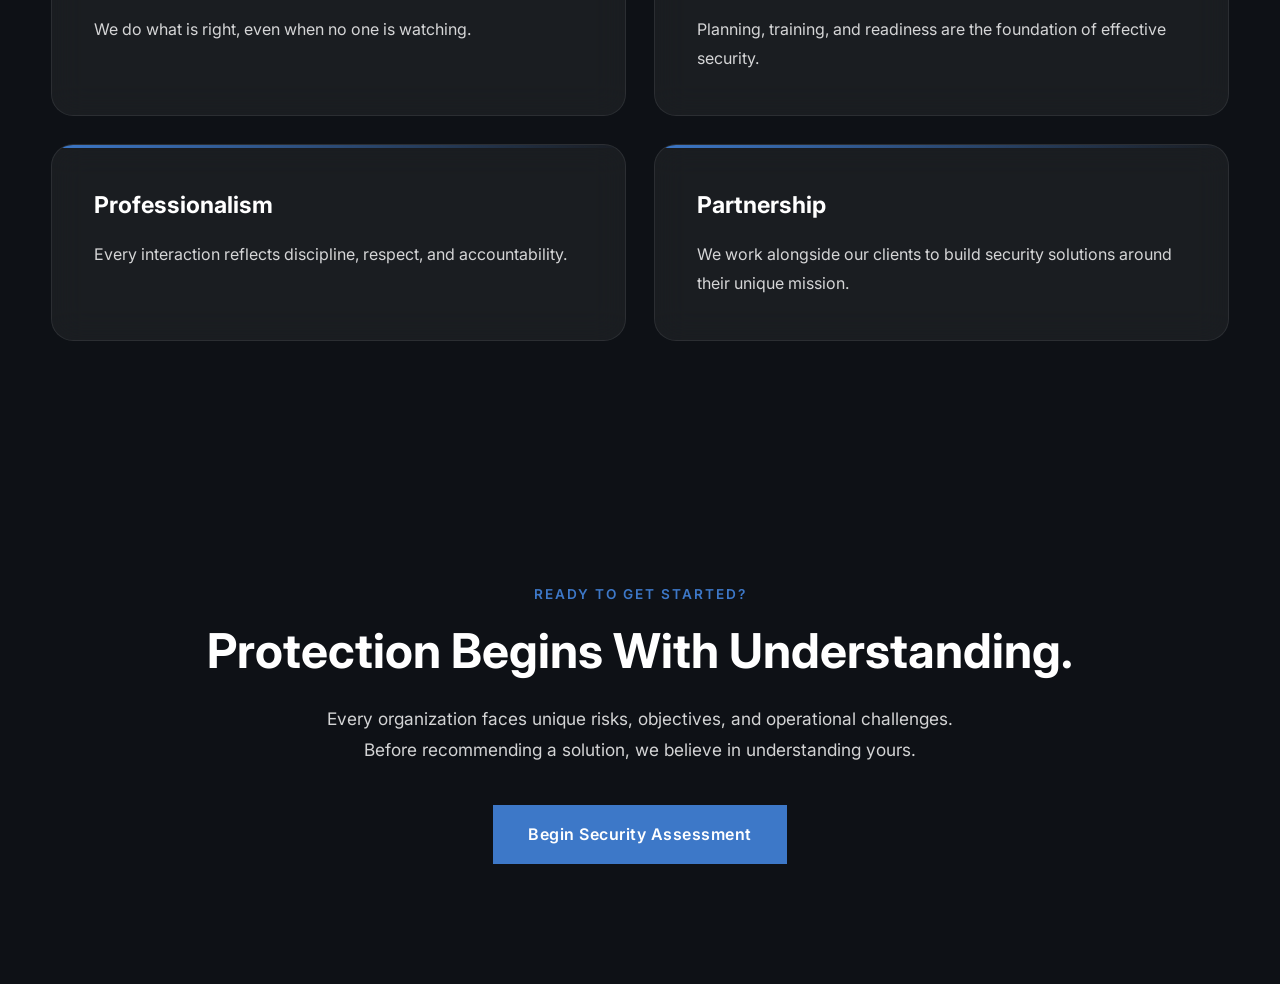
==== commit 73f6d434: "Mindset add fix to about" ====
--- a/pages/about.html
+++ b/pages/about.html
@@ -179,56 +179,59 @@
      THE MINDSET
 ===================================================== -->
 
-<section class="about-intro">
-
-    <div class="container about-grid">
-
-        <div class="about-copy">
-
-            <span class="section-tag">
-
-                WHO WE ARE
-
-            </span>
-
-            <h2>
-
-                Built on Service. Driven by Professionalism.
-
-            </h2>
-
-            <p>
-
-                MSEC is a veteran-led security company built on discipline,
-                integrity, and accountability. We believe exceptional
-                security is earned through preparation, professionalism,
-                and a commitment to doing the right thing every day.
-
-            </p>
-
-            <p>
-
-                Rather than offering one-size-fits-all protection,
-                we work alongside every client to understand their
-                environment, identify risk, and deliver security
-                solutions tailored to their mission.
-
-            </p>
-
-        </div>
-
-        <div class="about-visual">
-
-            <img
-                src="../assets/images/branding/msec-logo.png"
-                alt="MSEC Logo"
-            >
-
-        </div>
-
-    </div>
-
-</section>
+<div class="container">
+
+    <blockquote class="mindset-quote">
+
+        <p>
+
+            “The impediment to action advances action.<br>
+            What stands in the way becomes the way.”
+
+        </p>
+
+        <footer>
+
+            — Marcus Aurelius
+
+        </footer>
+
+    </blockquote>
+
+    <div class="mindset-copy">
+
+        <span class="section-tag">
+
+            THE MINDSET
+
+        </span>
+
+        <h2>
+
+            Preparation Turns Uncertainty Into Confidence.
+
+        </h2>
+
+        <p>
+
+            At MSEC, we believe effective security begins long before
+            an incident ever occurs. The strongest protection comes
+            from disciplined planning, continuous preparation, and
+            professionals who remain calm when others cannot.
+
+        </p>
+
+        <p>
+
+            Every challenge is an opportunity to improve. Every mission
+            deserves thoughtful preparation. That philosophy influences
+            every recommendation we make and every client we protect.
+
+        </p>
+
+    </div>
+
+</div>
 
 <section class="about-values">
 
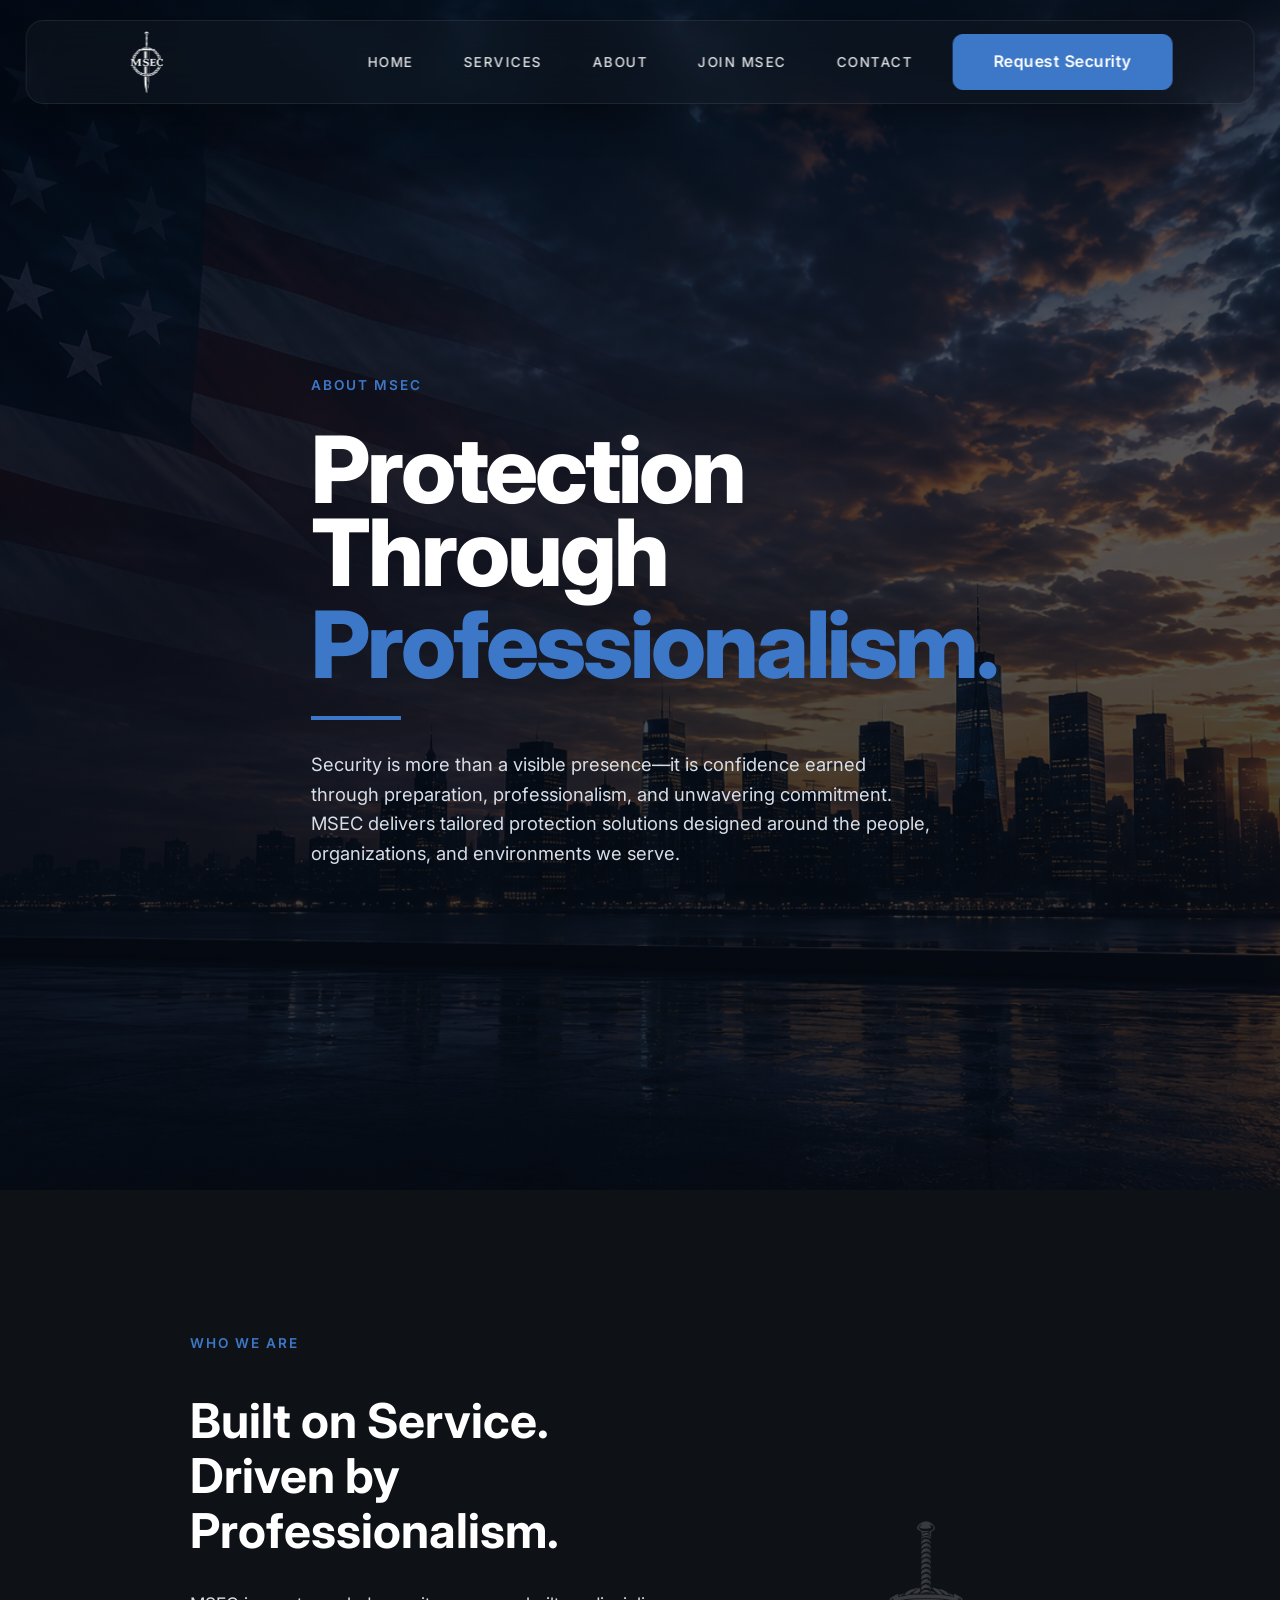
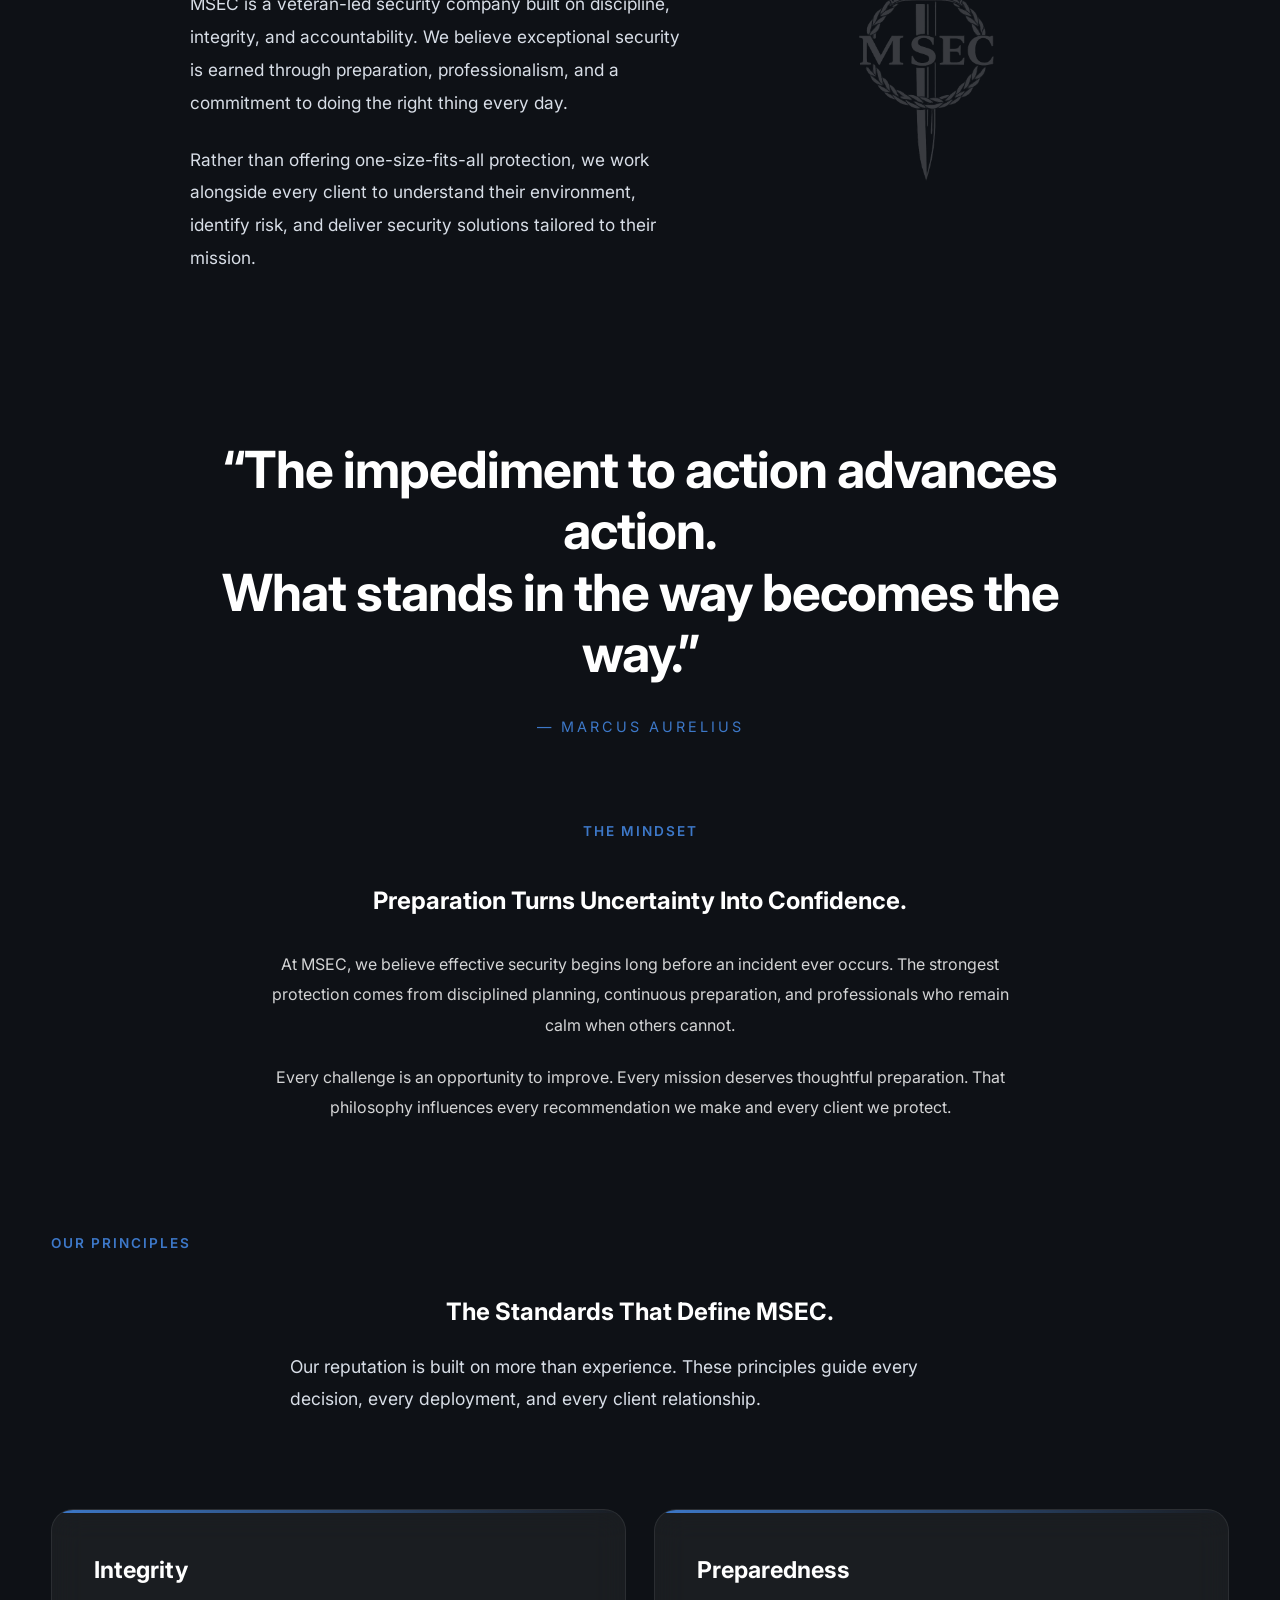
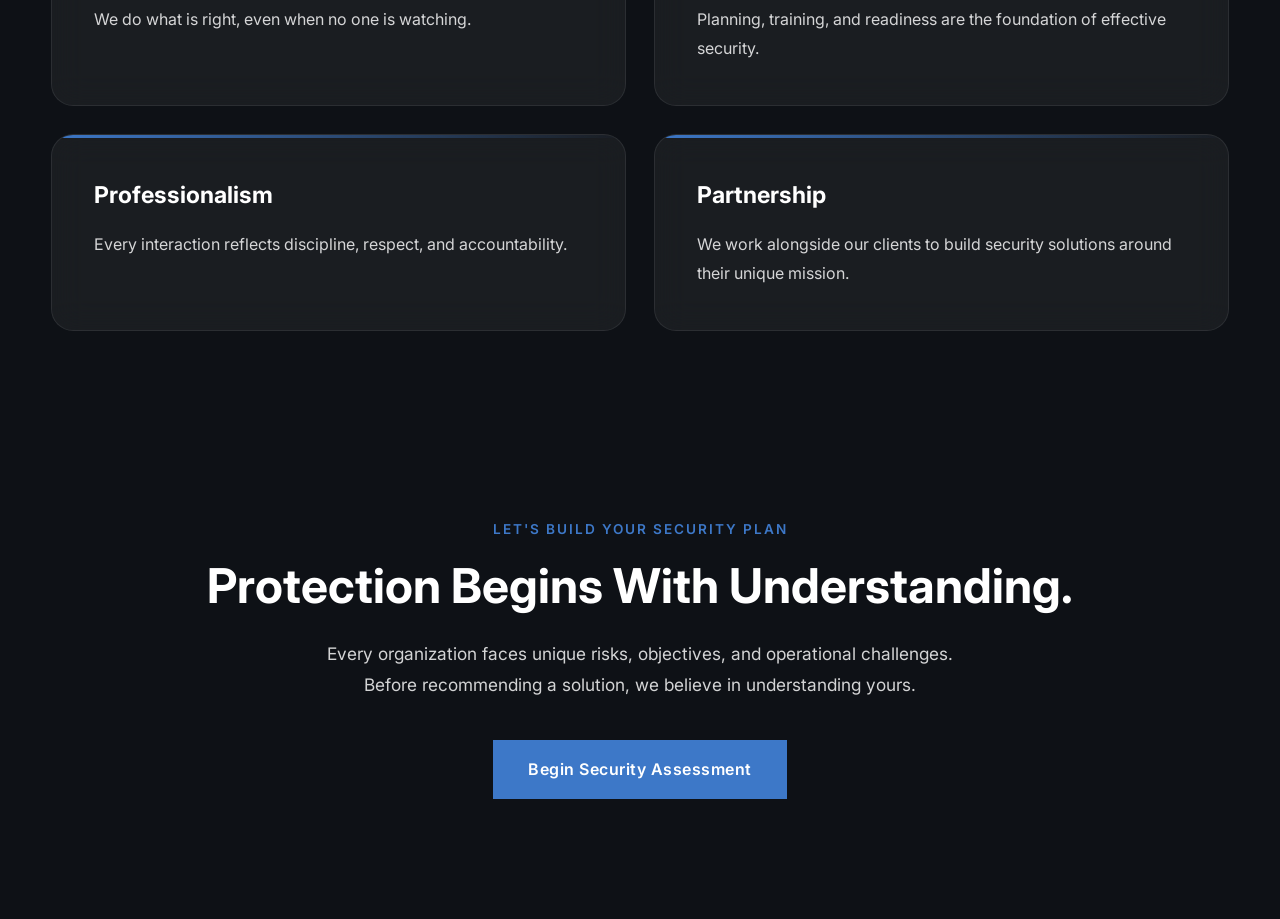
==== commit c7648413: "About page hero shift, padding reduce" ====
--- a/pages/about.html
+++ b/pages/about.html
@@ -326,7 +326,7 @@
 
         <span class="section-tag">
 
-            READY TO GET STARTED?
+            LET'S BUILD YOUR SECURITY PLAN
 
         </span>
 
--- a/assets/css/style.css
+++ b/assets/css/style.css
@@ -1147,7 +1147,7 @@
 
     position:relative;
 
-    min-height:100vh;
+    min-height:78vh;
 
     padding:170px 0 120px;
 
@@ -1188,7 +1188,7 @@
 
 .about-intro{
 
-    padding:120px 0;
+    padding:85px 0;
 
 }
 
@@ -1230,7 +1230,9 @@
 
     justify-content:center;
 
-    align-items:center;
+    align-items:flex-start;
+
+    padding-top:70px;
 
 }
 
@@ -1311,7 +1313,7 @@
 
 .about-mindset{
 
-    padding:120px 0;
+    padding:85px 0;
 
     background:rgba(255,255,255,.02);
 
@@ -1387,7 +1389,7 @@
 
 .about-values{
 
-    padding:120px 0;
+    padding:85px 0;
 
 }
 
@@ -1403,9 +1405,7 @@
 
     max-width:700px;
 
-    margin:0 auto 70px;
-
-    text-align:center;
+    margin:0 auto 95px;
 
 }
 
@@ -1504,7 +1504,7 @@
 
 .about-cta{
 
-    padding:120px 0;
+    padding:100px 0 120px;
 
     text-align:center;
 
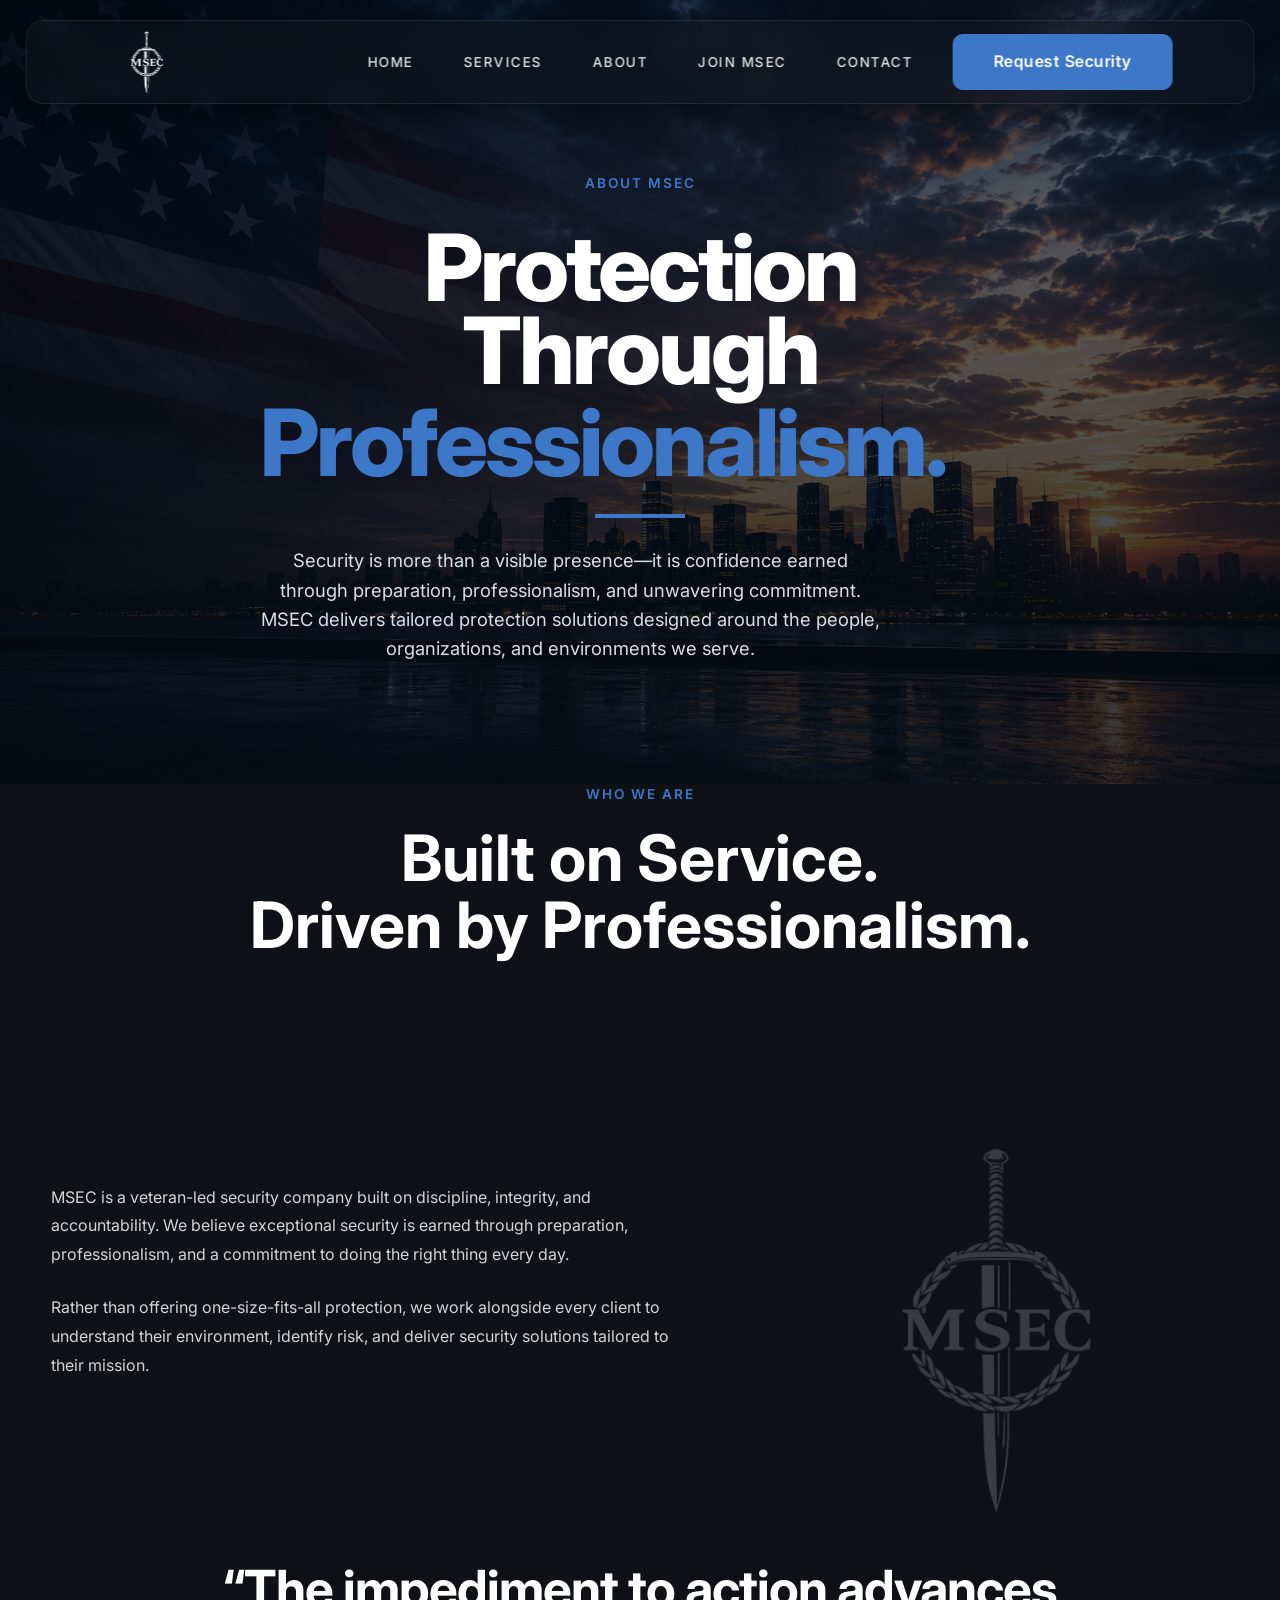
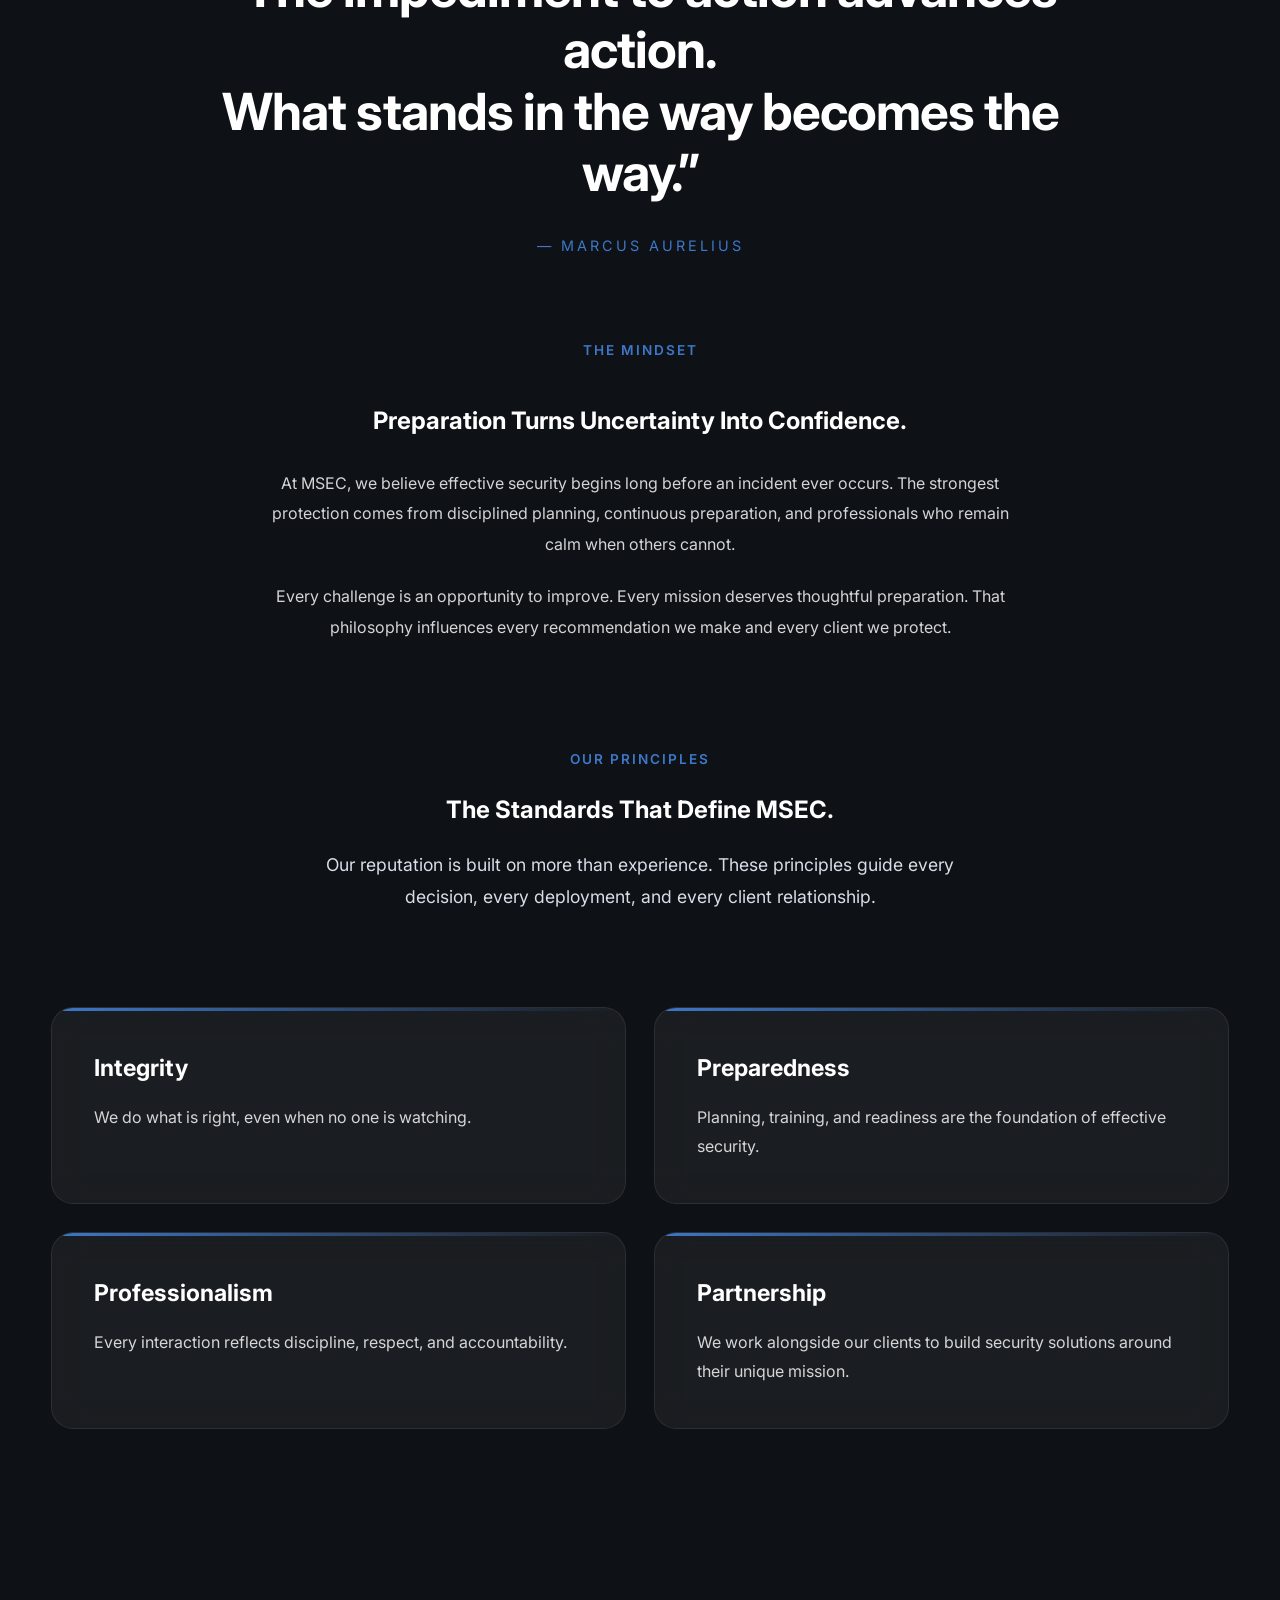
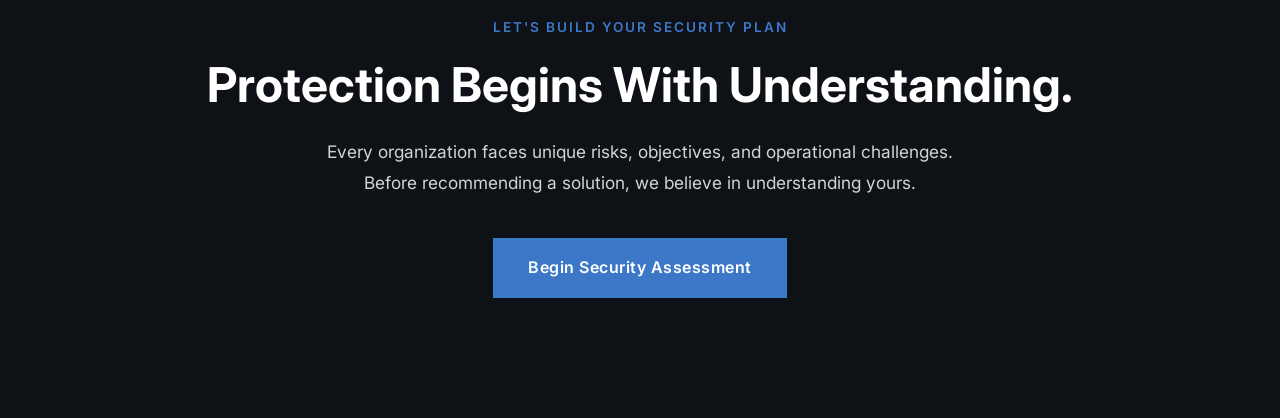
==== commit 73c6a213: "About Css collum split about grid" ====
--- a/pages/about.html
+++ b/pages/about.html
@@ -120,27 +120,28 @@
 
 </section>
 
-<!-- =====================================================
-     WHO WE ARE
-===================================================== -->
-
-<section class="about-intro">
-
-    <div class="container about-grid">
+<div class="container">
+
+    <div class="about-heading">
+
+        <span class="section-tag">
+
+            WHO WE ARE
+
+        </span>
+
+        <h2>
+
+            Built on Service.<br>
+            Driven by Professionalism.
+
+        </h2>
+
+    </div>
+
+    <div class="about-grid">
 
         <div class="about-copy">
-
-            <span class="section-tag">
-
-                WHO WE ARE
-
-            </span>
-
-            <h2>
-
-                Built on Service. Driven by Professionalism.
-
-            </h2>
 
             <p>
 
@@ -173,7 +174,7 @@
 
     </div>
 
-</section>
+</div>
 
 <!-- =====================================================
      THE MINDSET
--- a/assets/css/style.css
+++ b/assets/css/style.css
@@ -1147,7 +1147,7 @@
 
     position:relative;
 
-    min-height:78vh;
+    min-height:420px;
 
     padding:170px 0 120px;
 
@@ -1168,17 +1168,28 @@
 
 .about-hero .container{
 
-    min-height:100vh;
+    min-height:420px;
 
     display:flex;
 
+    justify-content:center;
+
     align-items:center;
-
 }
 
 .about-hero .hero-content{
 
-    max-width:650px;
+    max-width:760px;
+
+    margin:0 auto;
+
+    text-align:center;
+
+}
+
+.about-hero .hero-divider{
+
+    margin:28px auto;
 
 }
 
@@ -1192,16 +1203,46 @@
 
 }
 
+.about-heading{
+
+    max-width:900px;
+
+    margin:0 auto;
+
+    text-align:center;
+
+}
+
+.about-heading .section-tag{
+
+    display:block;
+
+    margin-bottom:18px;
+
+}
+
+.about-heading h2{
+
+    font-size:4rem;
+
+    line-height:1.05;
+
+    margin:0;
+
+}
+
 .about-grid{
 
     display:grid;
 
-    grid-template-columns:1.2fr .8fr;
+    grid-template-columns:1.15fr .85fr;
 
     gap:80px;
 
     align-items:center;
 
+    margin-top:70px;
+
 }
 
 .about-copy h2{
@@ -1240,7 +1281,7 @@
 
     width:100%;
 
-    max-width:380px;
+    max-width:460px;
 
     opacity:.18;
 
@@ -1393,6 +1434,16 @@
 
 }
 
+.about-values .section-tag{
+
+    display:block;
+
+    text-align:center;
+
+    margin-bottom:18px;
+
+}
+
 .about-values h2{
 
     text-align:center;
@@ -1406,6 +1457,8 @@
     max-width:700px;
 
     margin:0 auto 95px;
+
+    text-align:center;
 
 }
 
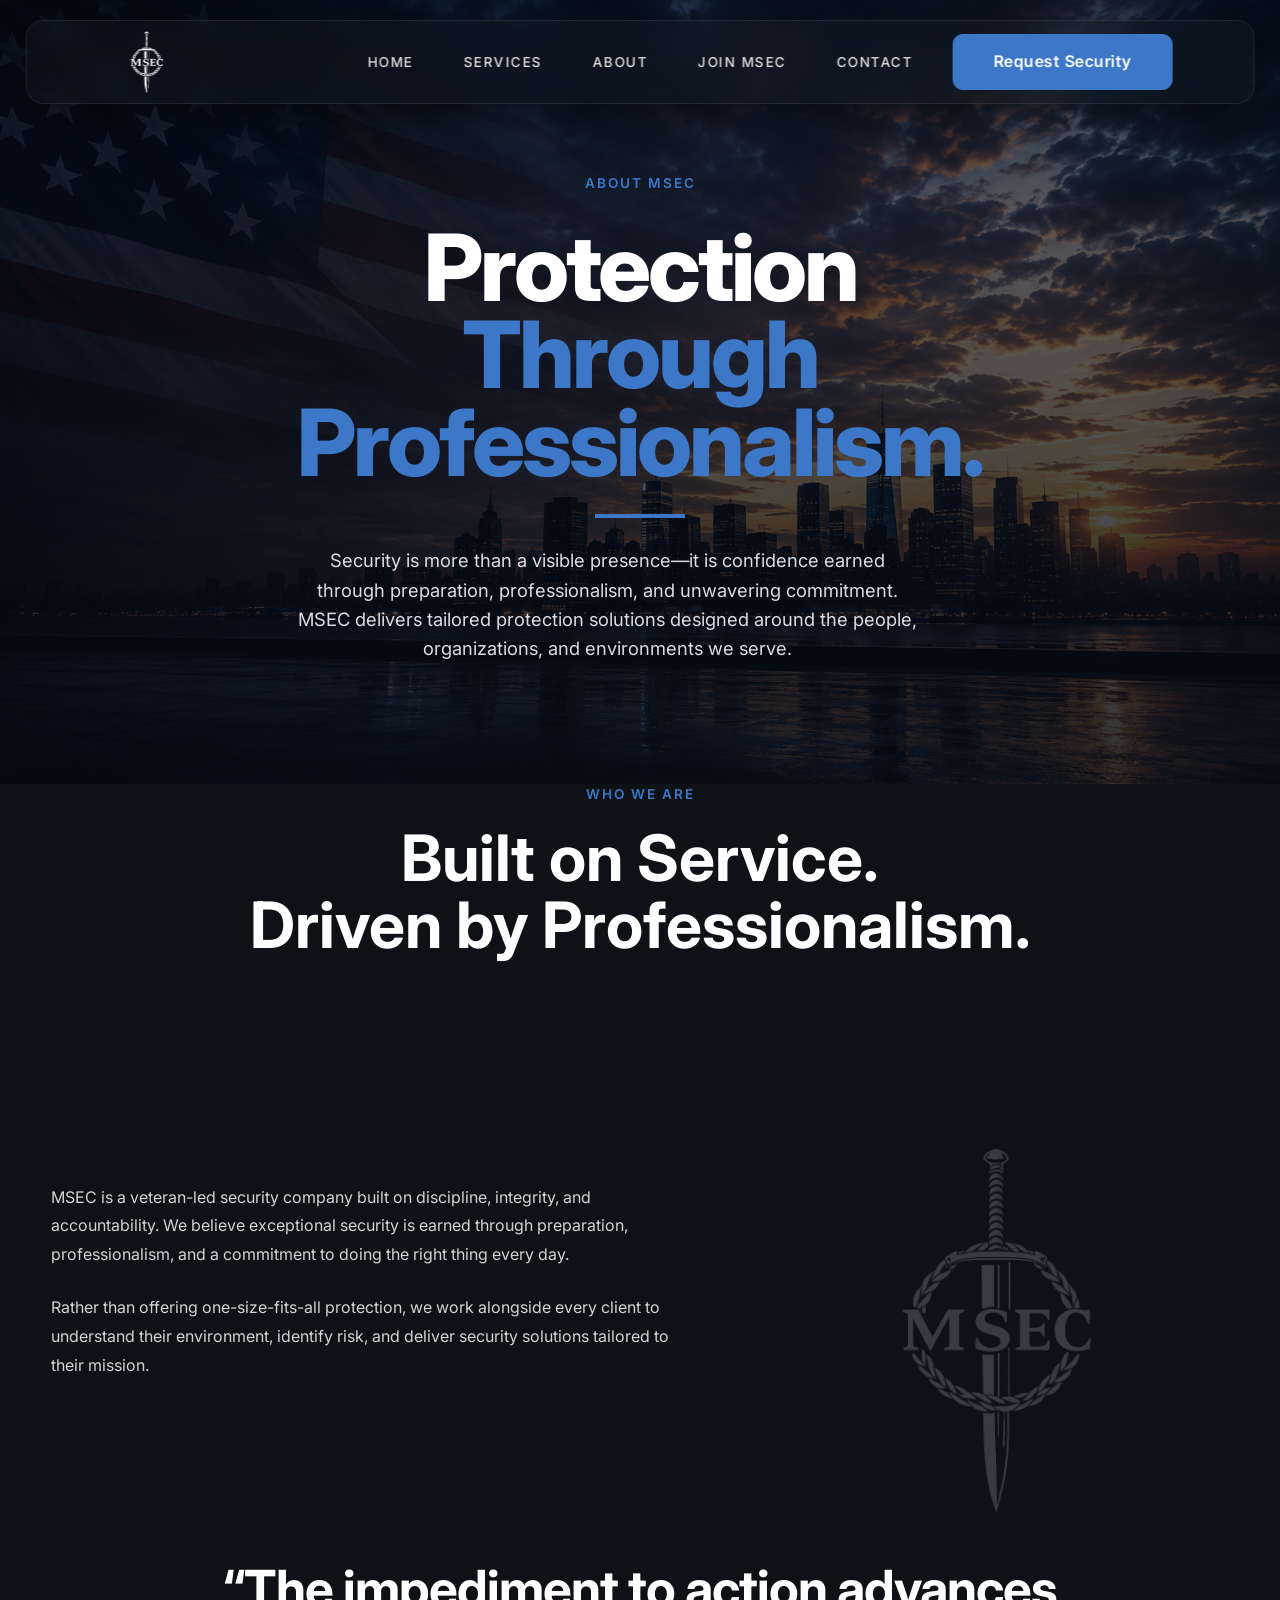
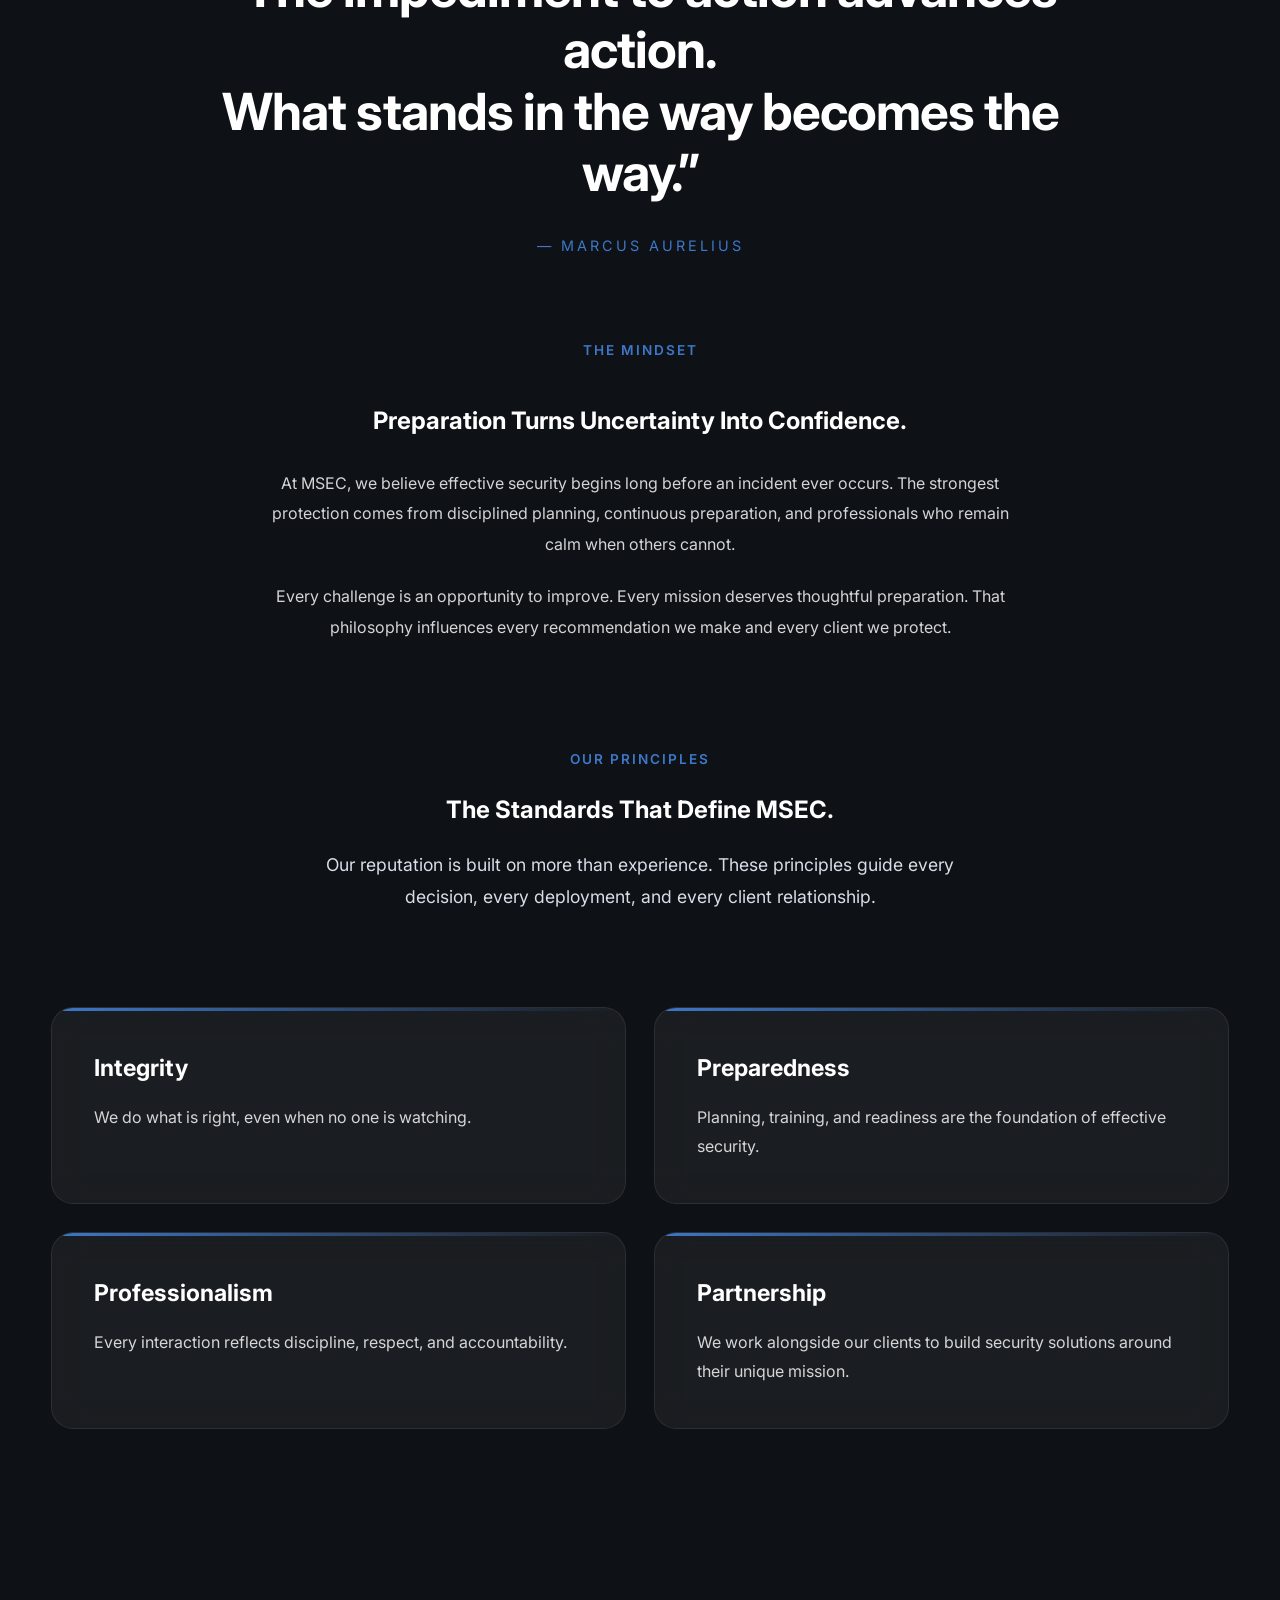
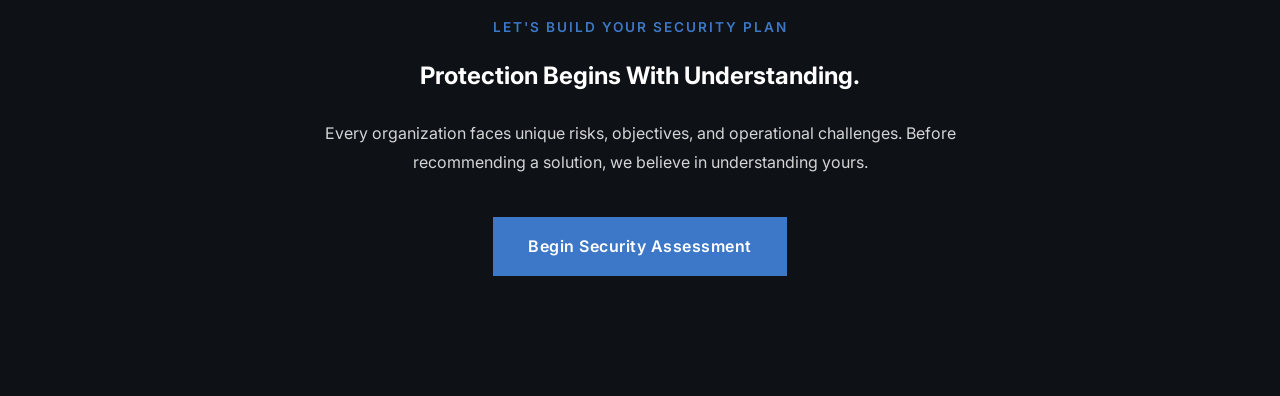
==== commit 35fb18a1: "About CSS fix" ====
--- a/pages/about.html
+++ b/pages/about.html
@@ -96,9 +96,13 @@
 
             <h1 class="hero-title">
 
-                <span>Protection Through</span>
-
-                <span>Professionalism.</span>
+                <span>Protection</span>
+
+                <span>Through</span>
+
+                <span class="text-primary">
+                    Professionalism.
+                </span>
 
             </h1>
 
--- a/assets/css/style.css
+++ b/assets/css/style.css
@@ -1187,6 +1187,31 @@
 
 }
 
+.about-hero .hero-title{
+
+    display:flex;
+
+    flex-direction:column;
+
+    align-items:center;
+
+    gap:4px;
+
+    margin:30px auto;
+
+    width:fit-content;
+
+}
+
+.about-hero .hero-title span{
+
+    display:block;
+
+    text-align:center;
+
+}
+
+
 .about-hero .hero-divider{
 
     margin:28px auto;
@@ -1294,57 +1319,6 @@
     opacity:.28;
 
     transform:scale(1.03);
-
-}
-
-/* =====================================================
-   ABOUT SECTIONS
-===================================================== */
-
-.about-intro,
-.about-mindset,
-.about-purpose,
-.about-standard,
-.about-protect,
-.about-cta{
-
-    padding:140px 0;
-
-}
-
-.about-intro .container,
-.about-purpose .container,
-.about-cta .container{
-
-    max-width:900px;
-
-}
-
-.about-intro h2,
-.about-purpose h2,
-.about-standard h2,
-.about-protect h2,
-.about-cta h2{
-
-    font-size:3rem;
-
-    line-height:1.15;
-
-    margin-bottom:30px;
-
-}
-
-.about-intro p,
-.about-purpose p,
-.about-standard p,
-.about-protect p,
-.about-cta p{
-
-    color:var(--text-light);
-
-    line-height:1.9;
-
-    font-size:1.08rem;
 
 }
 
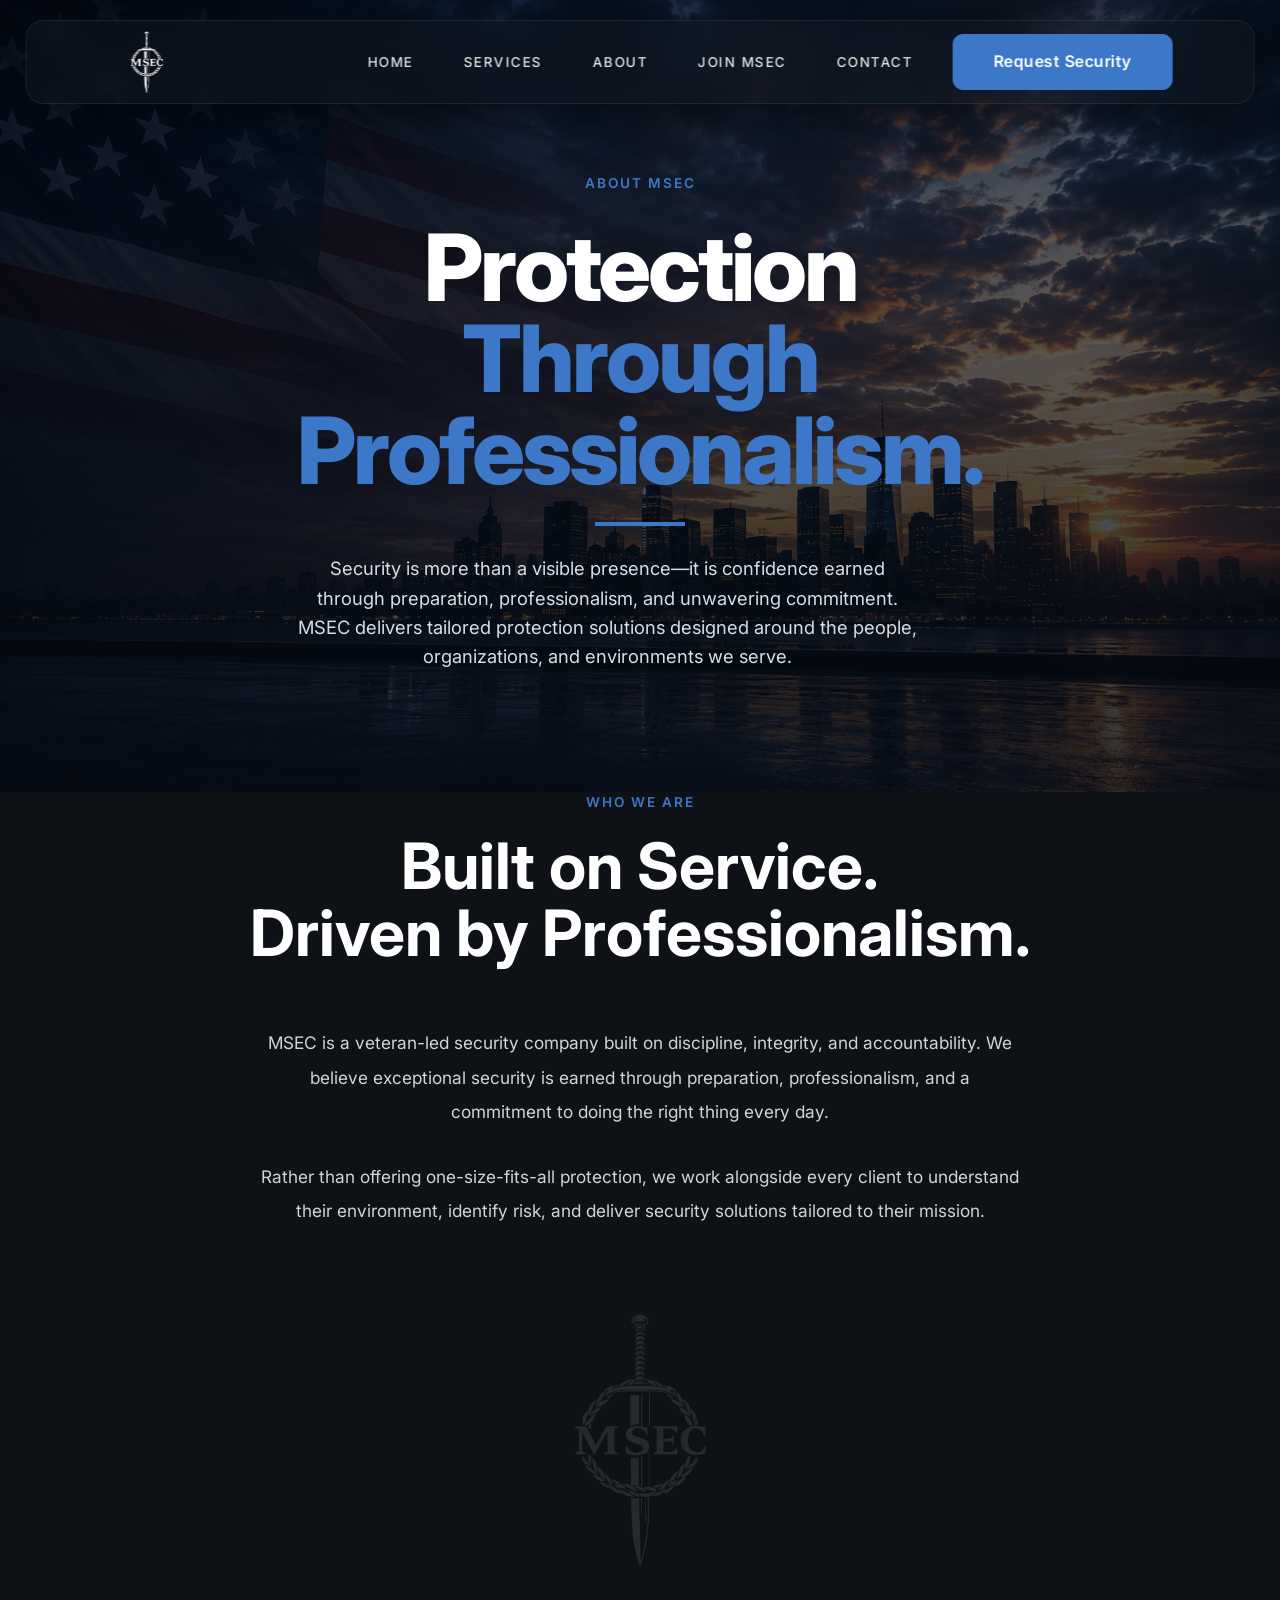
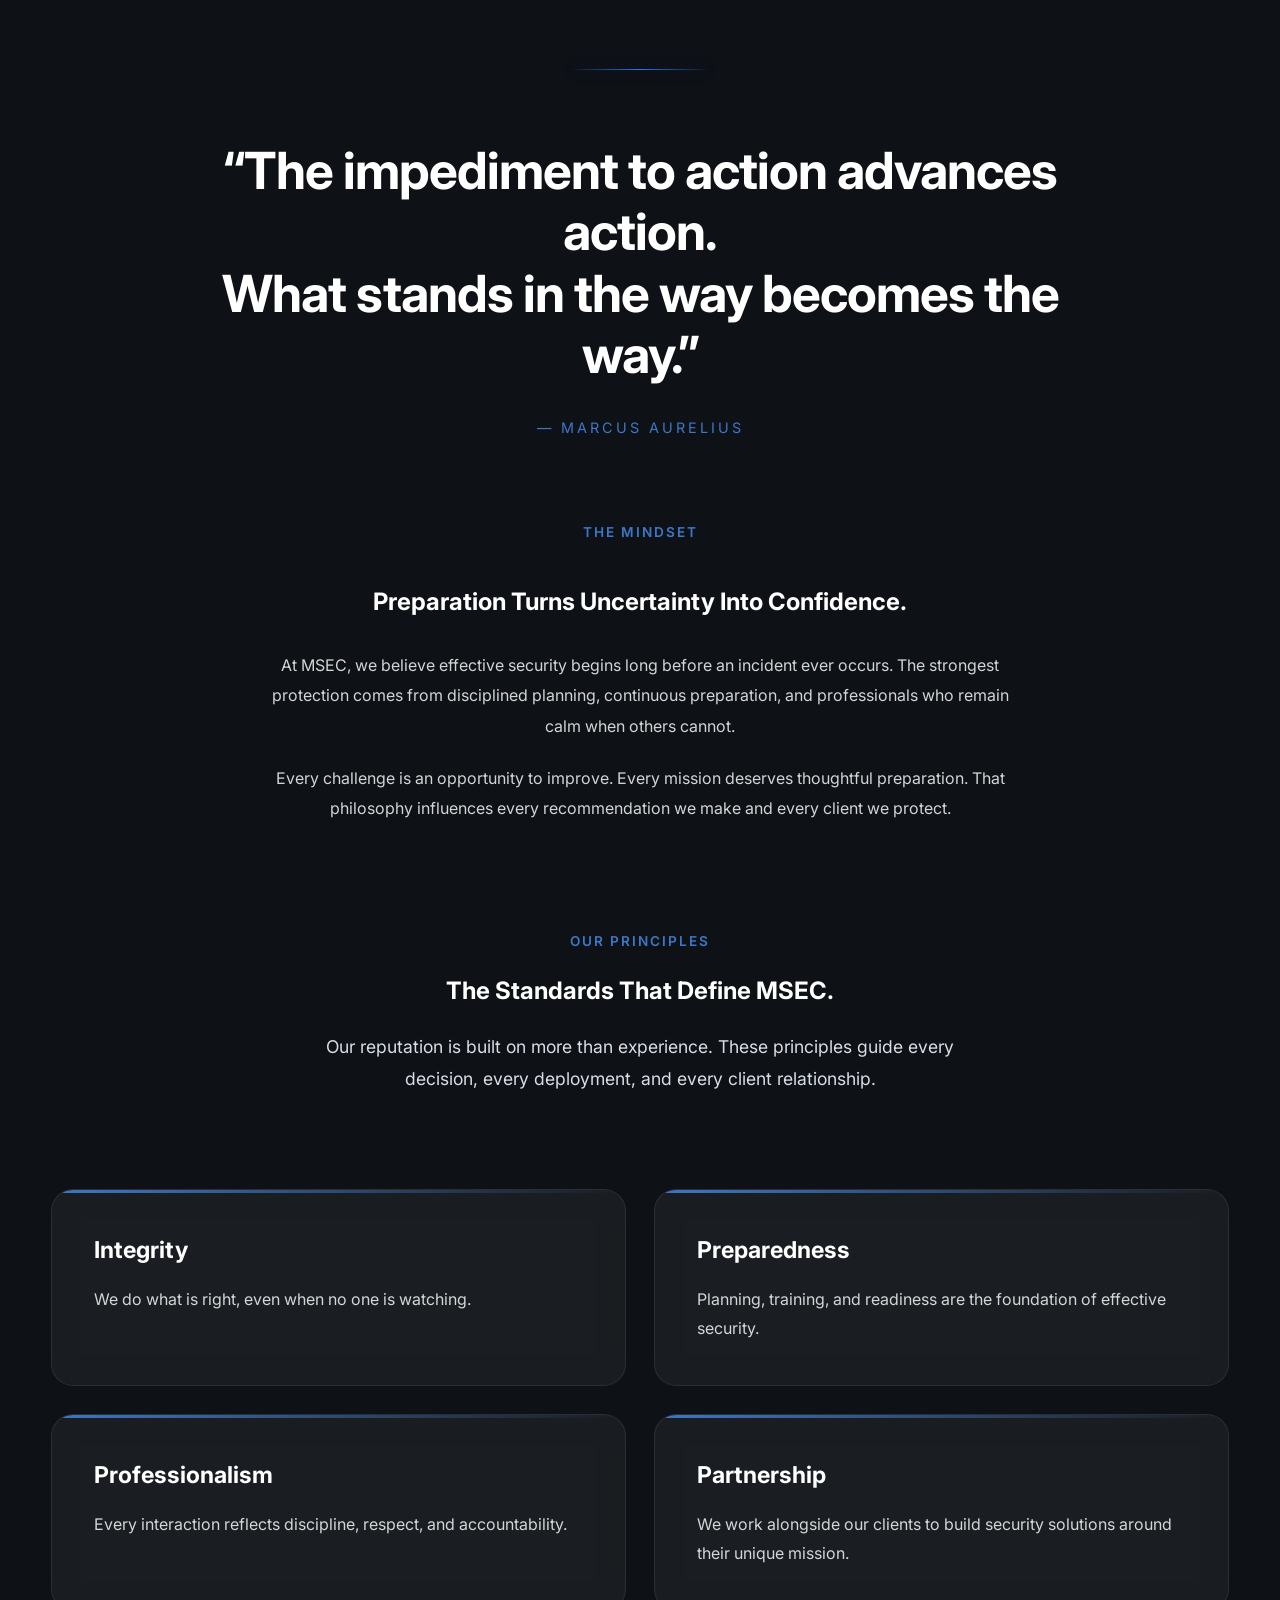
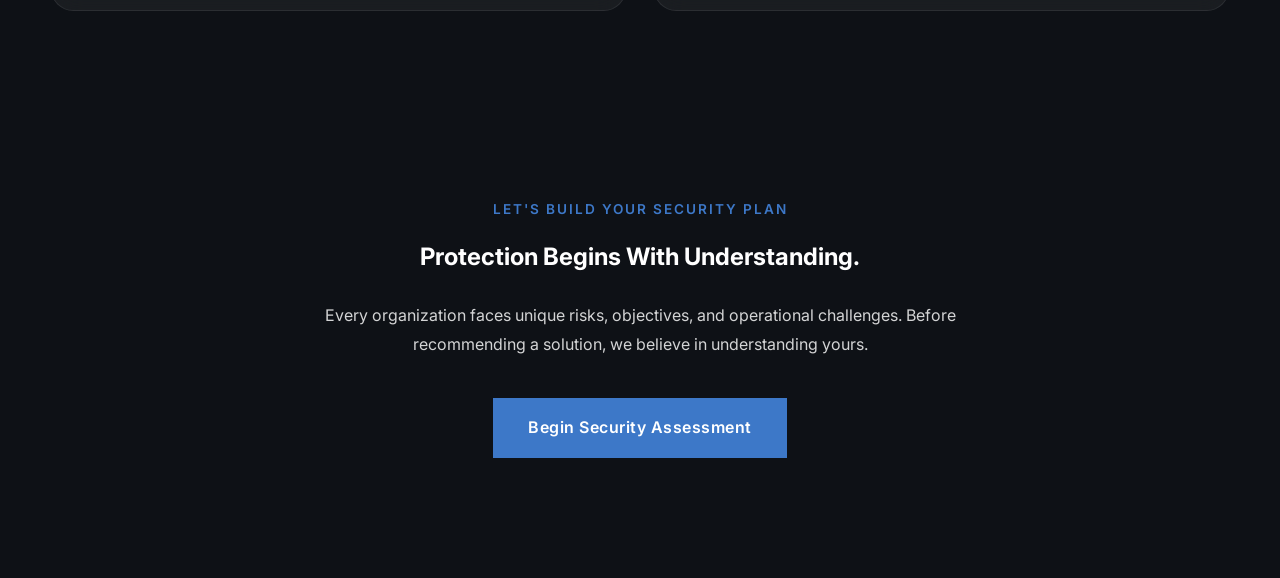
==== commit 669bbcc9: "About Page reveal" ====
--- a/pages/about.html
+++ b/pages/about.html
@@ -126,7 +126,7 @@
 
 <div class="container">
 
-    <div class="about-heading">
+    <div class="about-heading reveal">
 
         <span class="section-tag">
 
@@ -143,40 +143,38 @@
 
     </div>
 
-    <div class="about-grid">
-
-        <div class="about-copy">
-
-            <p>
-
-                MSEC is a veteran-led security company built on discipline,
-                integrity, and accountability. We believe exceptional
-                security is earned through preparation, professionalism,
-                and a commitment to doing the right thing every day.
-
-            </p>
-
-            <p>
-
-                Rather than offering one-size-fits-all protection,
-                we work alongside every client to understand their
-                environment, identify risk, and deliver security
-                solutions tailored to their mission.
-
-            </p>
-
-        </div>
-
-        <div class="about-visual">
-
-            <img
-                src="../assets/images/branding/msec-logo.png"
-                alt="MSEC Logo"
-            >
-
-        </div>
-
-    </div>
+    <div class="about-copy centered reveal">
+
+    <p>
+
+        MSEC is a veteran-led security company built on discipline,
+        integrity, and accountability. We believe exceptional
+        security is earned through preparation, professionalism,
+        and a commitment to doing the right thing every day.
+
+    </p>
+
+    <p>
+
+        Rather than offering one-size-fits-all protection,
+        we work alongside every client to understand their
+        environment, identify risk, and deliver security
+        solutions tailored to their mission.
+
+    </p>
+
+</div>
+
+<div class="about-logo reveal">
+
+    <img
+        src="../assets/images/branding/msec-logo.png"
+        alt="MSEC Logo"
+    >
+
+</div>
+
+<div class="about-divider reveal"></div>
 
 </div>
 
@@ -186,7 +184,7 @@
 
 <div class="container">
 
-    <blockquote class="mindset-quote">
+    <blockquote class="mindset-quote reveal">
 
         <p>
 
@@ -203,7 +201,7 @@
 
     </blockquote>
 
-    <div class="mindset-copy">
+    <div class="mindset-copy reveal">
 
         <span class="section-tag">
 
@@ -264,7 +262,7 @@
 
         <div class="values-grid">
 
-            <div class="value-card">
+            <div class="value-card reveal">
 
                 <h3>Integrity</h3>
 
@@ -276,7 +274,7 @@
 
             </div>
 
-            <div class="value-card">
+            <div class="value-card reveal">
 
                 <h3>Preparedness</h3>
 
@@ -289,7 +287,7 @@
 
             </div>
 
-            <div class="value-card">
+            <div class="value-card reveal">
 
                 <h3>Professionalism</h3>
 
@@ -302,7 +300,7 @@
 
             </div>
 
-            <div class="value-card">
+            <div class="value-card reveal">
 
                 <h3>Partnership</h3>
 
@@ -325,7 +323,7 @@
      FINAL CTA
 ===================================================== -->
 
-<section class="about-cta">
+<section class="about-cta reveal">
 
     <div class="container">
 
--- a/assets/css/style.css
+++ b/assets/css/style.css
@@ -1195,17 +1195,17 @@
 
     align-items:center;
 
-    gap:4px;
+    justify-content:center;
+
+    gap:8px;
 
     margin:30px auto;
 
-    width:fit-content;
-
 }
 
 .about-hero .hero-title span{
 
-    display:block;
+    width:auto;
 
     text-align:center;
 
@@ -1256,67 +1256,70 @@
 
 }
 
-.about-grid{
-
-    display:grid;
-
-    grid-template-columns:1.15fr .85fr;
-
-    gap:80px;
-
-    align-items:center;
-
-    margin-top:70px;
-
-}
-
-.about-copy h2{
-
-    margin:20px 0 30px;
-
-    max-width:650px;
-
-}
-
-.about-copy p{
-
-    max-width:620px;
-
-    margin-bottom:24px;
+.about-copy.centered{
+
+    max-width:760px;
+
+    margin:60px auto 50px;
+
+    text-align:center;
+
+}
+
+.about-copy.centered p{
 
     color:rgba(255,255,255,.82);
 
-    line-height:1.8;
-
-}
-
-.about-visual{
+    line-height:2;
+
+    font-size:1.08rem;
+
+    margin-bottom:30px;
+
+}
+
+.about-logo{
 
     display:flex;
 
     justify-content:center;
 
-    align-items:flex-start;
-
-    padding-top:70px;
-
-}
-
-.about-visual img{
-
-    width:100%;
-
-    max-width:460px;
-
-    opacity:.18;
-
-    transition:.4s ease;
-
-}
-
-.about-visual img:hover{
-
-    opacity:.28;
+    margin-top:40px;
+
+}
+
+.about-divider{
+
+    width:140px;
+
+    height:1px;
+
+    margin:70px auto;
+
+    background:linear-gradient(
+        90deg,
+        transparent,
+        rgba(58,123,255,.9),
+        transparent
+    );
+
+    box-shadow:0 0 18px rgba(58,123,255,.25);
+
+}
+
+.about-logo img{
+
+    width:320px;
+
+    opacity:.10;
+
+    transition:.35s ease;
+
+}
+
+.about-logo img:hover{
+
+    opacity:.22;
 
     transform:scale(1.03);
 
@@ -1554,3 +1557,35 @@
     line-height:1.8;
 
 }
+
+/* =========================================
+   SCROLL REVEAL
+========================================= */
+
+.service-card,
+.about-heading,
+.about-copy,
+.about-logo,
+.about-divider,
+.mindset-quote,
+.mindset-copy,
+.value-card,
+.about-cta{
+
+    opacity:0;
+
+    transform:translateY(40px);
+
+    transition:
+        opacity .8s ease,
+        transform .8s ease;
+
+}
+
+.visible{
+
+    opacity:1;
+
+    transform:translateY(0);
+
+}
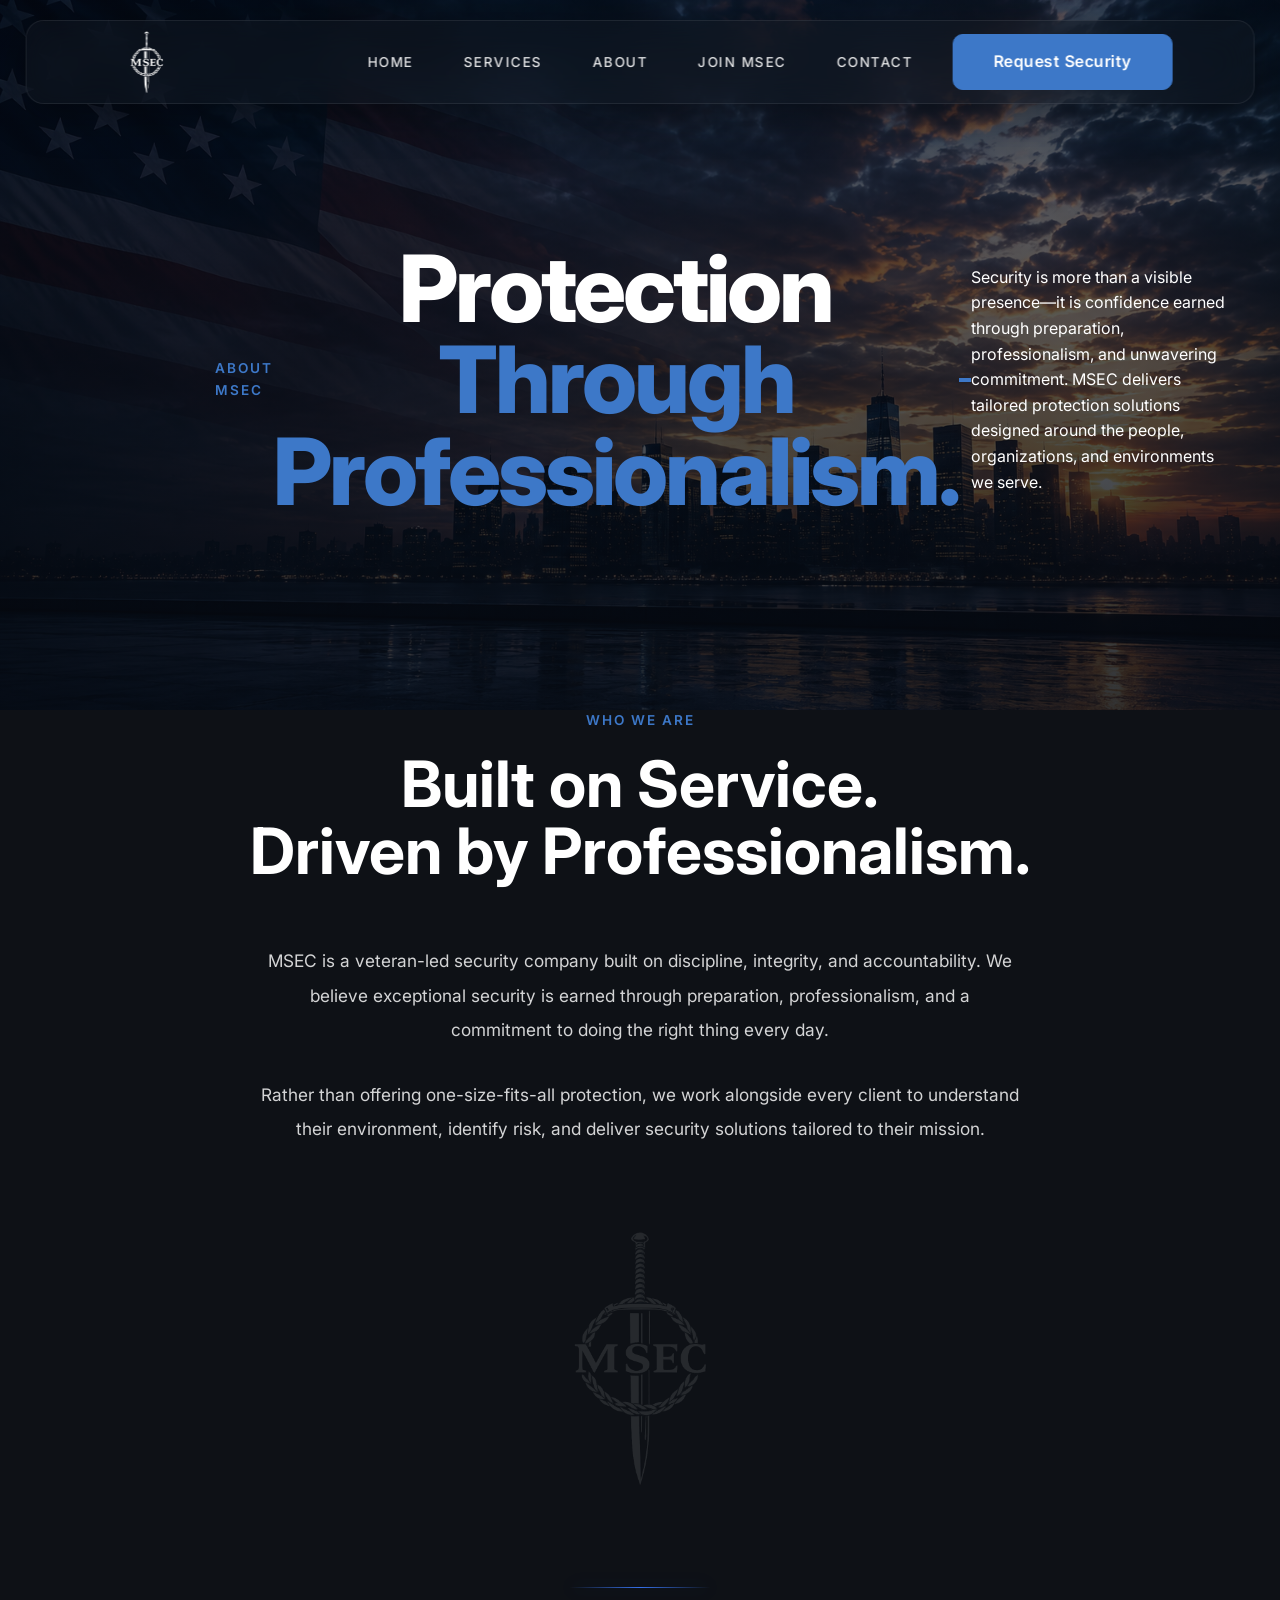
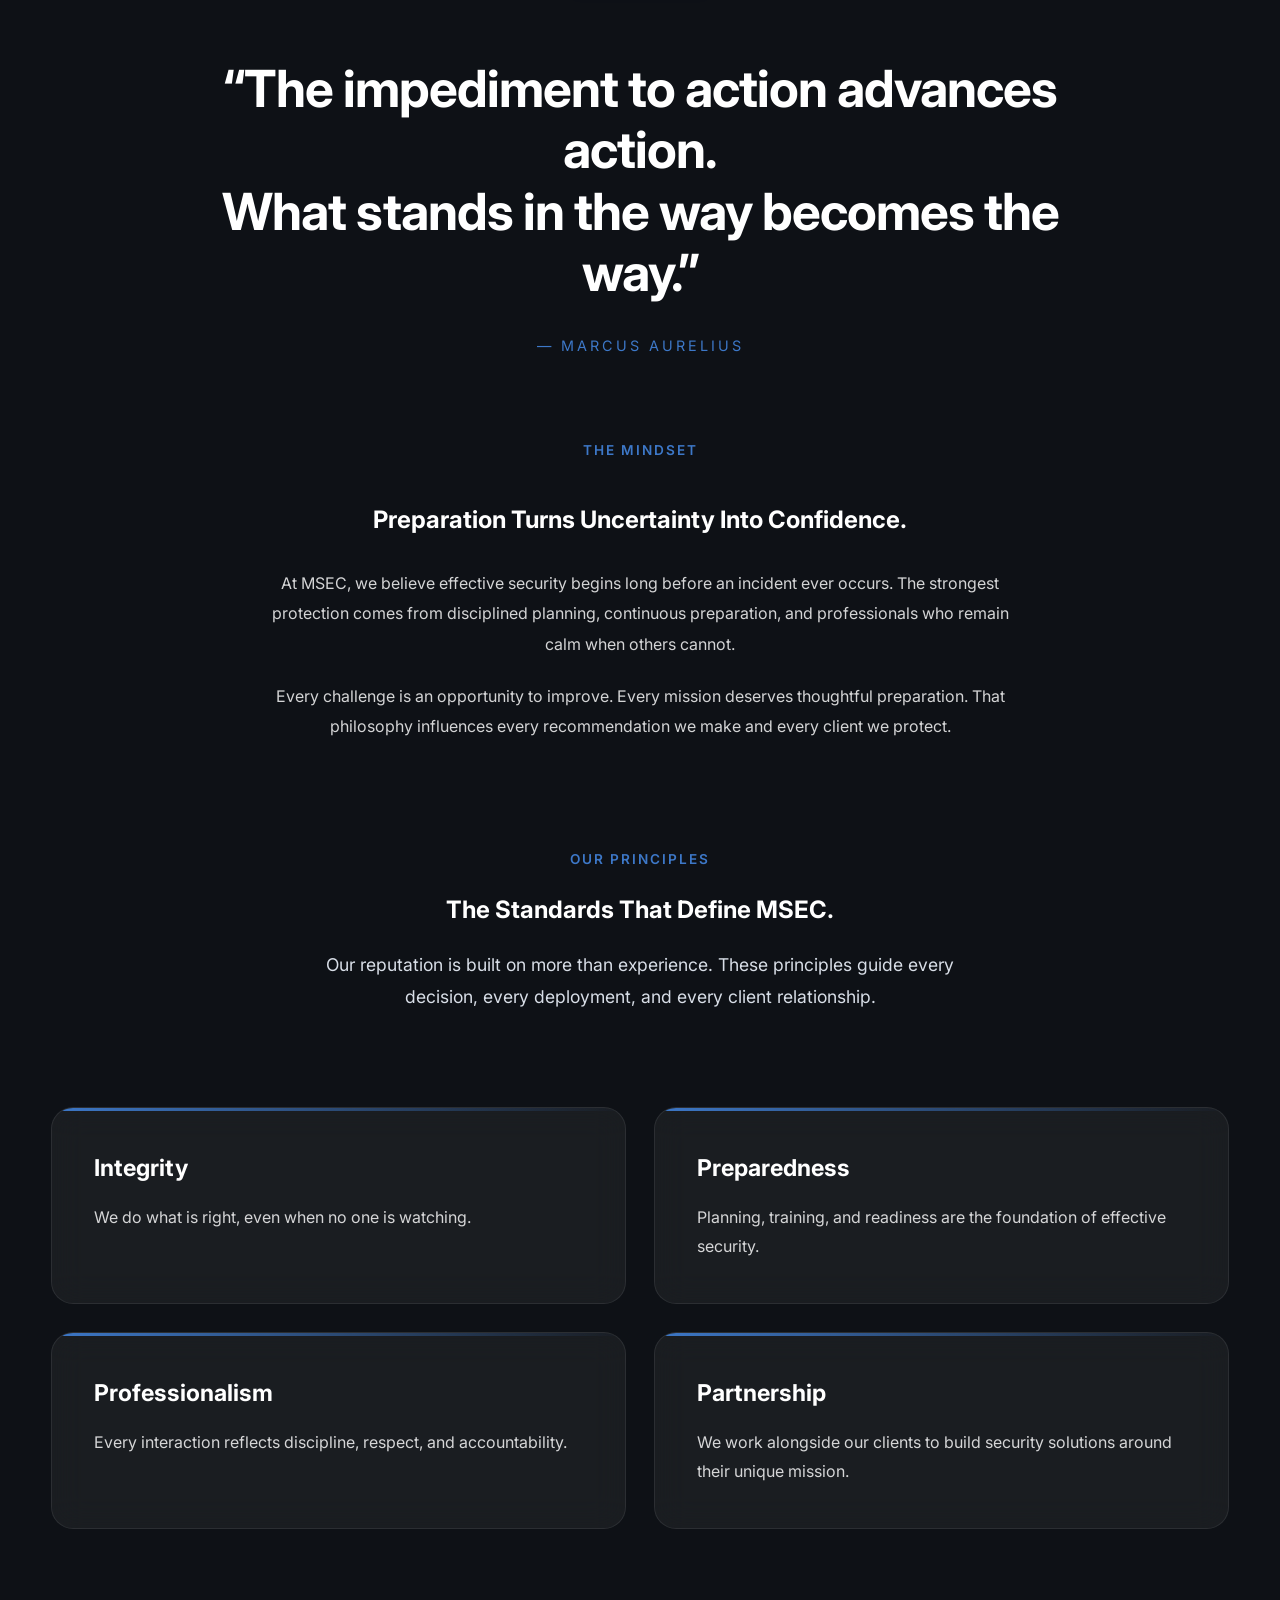
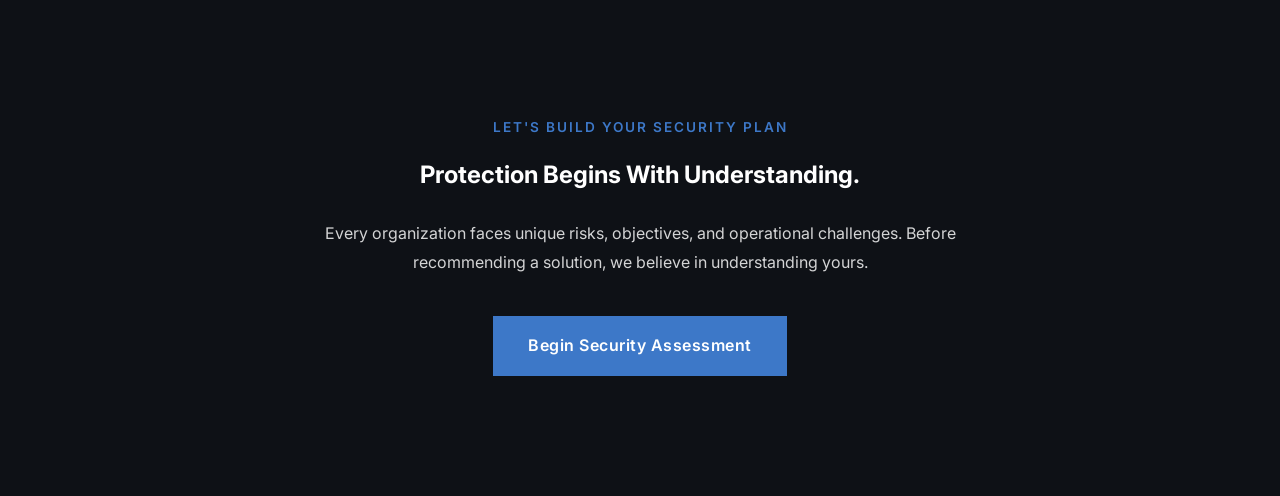
==== commit 1aec65e1: "Seperated home page and about page centering" ====
--- a/pages/about.html
+++ b/pages/about.html
@@ -86,7 +86,7 @@
 
     <div class="container">
 
-        <div class="hero-content">
+        <div class="hero-content about-hero-content"></div>
 
             <span class="hero-tag">
 
--- a/assets/css/style.css
+++ b/assets/css/style.css
@@ -396,7 +396,7 @@
 
 }
 
-.hero-content{
+.home-hero-content{
 
     position:relative;
 
@@ -407,6 +407,7 @@
     margin-left:260px;
 
 }
+
 .hero-tag{
 
     color:var(--color-primary);
@@ -1177,7 +1178,31 @@
     align-items:center;
 }
 
-.about-hero .hero-content{
+.about-hero .about-hero-content{
+
+    position:relative;
+
+    z-index:5;
+
+    width:100%;
+
+    max-width:900px;
+
+    margin:0 auto;
+
+    display:flex;
+
+    flex-direction:column;
+
+    justify-content:center;
+
+    align-items:center;
+
+    text-align:center;
+
+}
+
+.about-hero .hero-content p{
 
     max-width:760px;
 
@@ -1588,4 +1613,4 @@
 
     transform:translateY(0);
 
-}+}
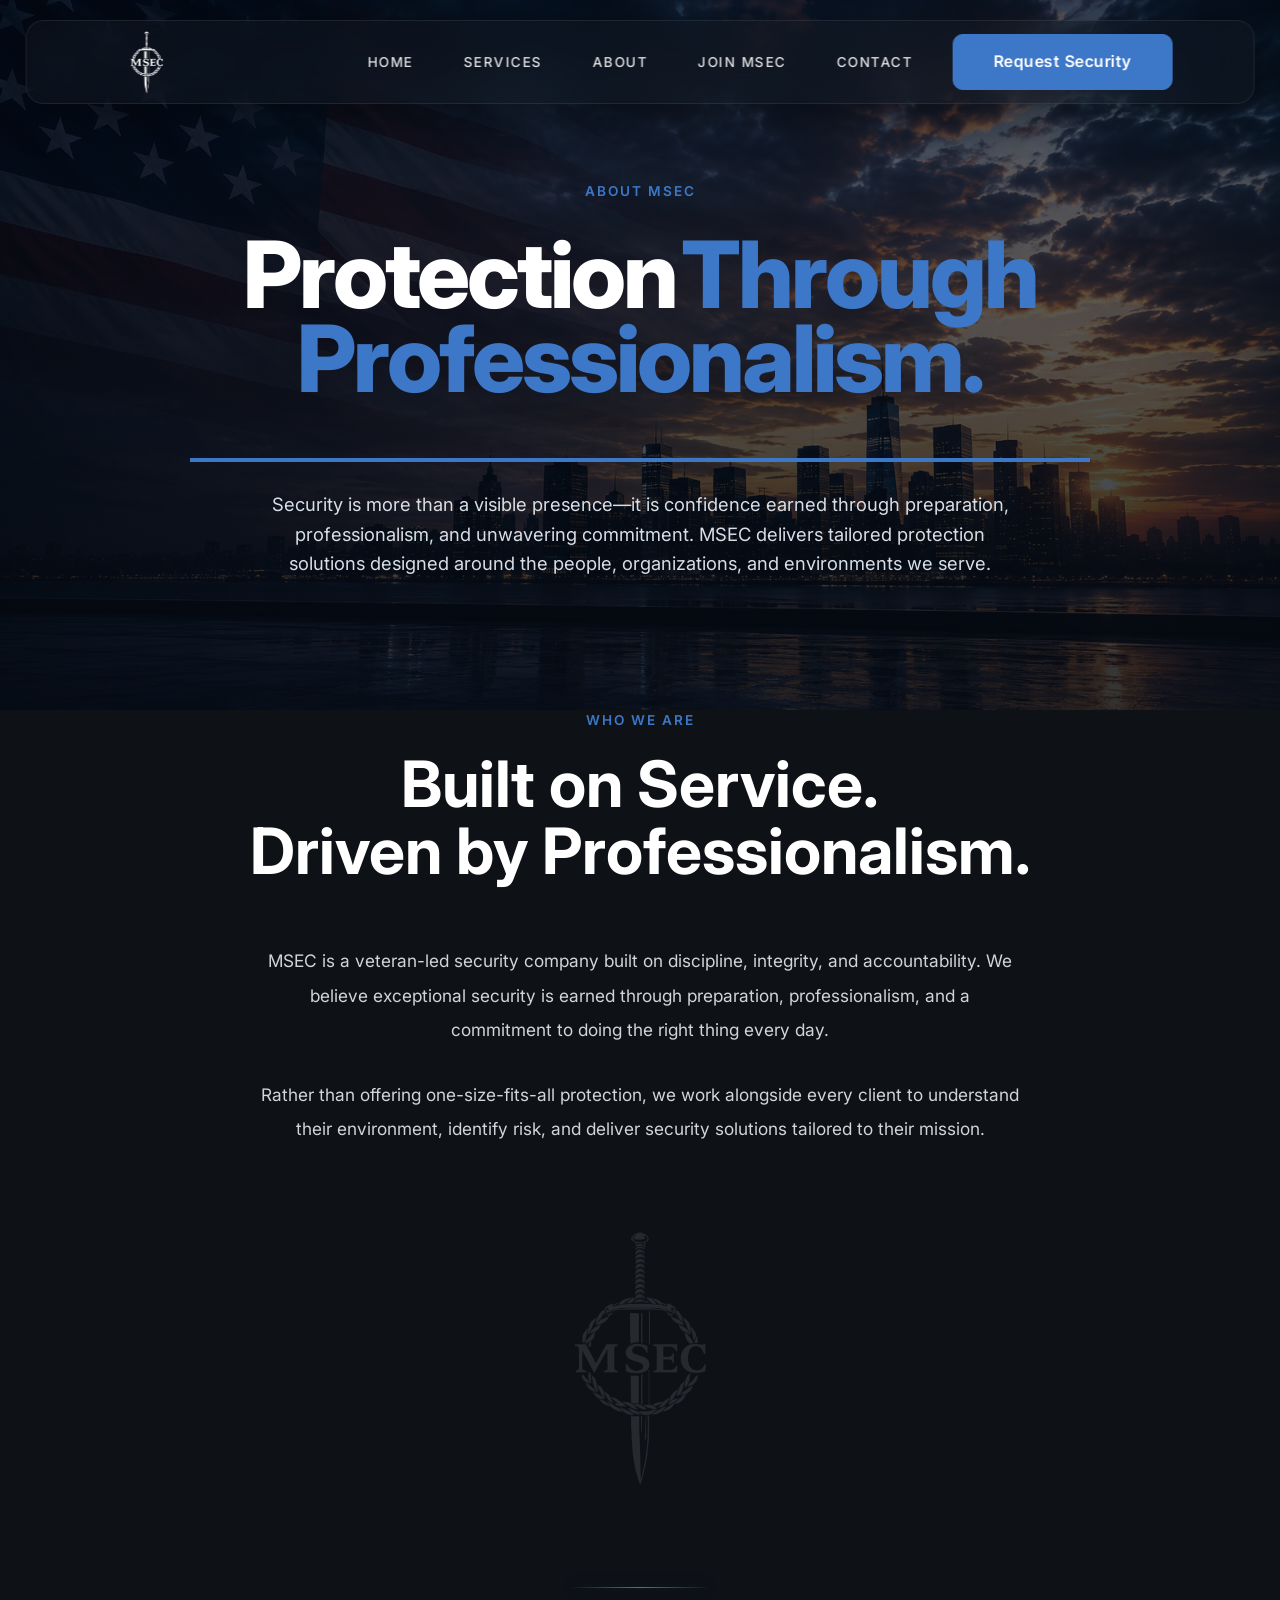
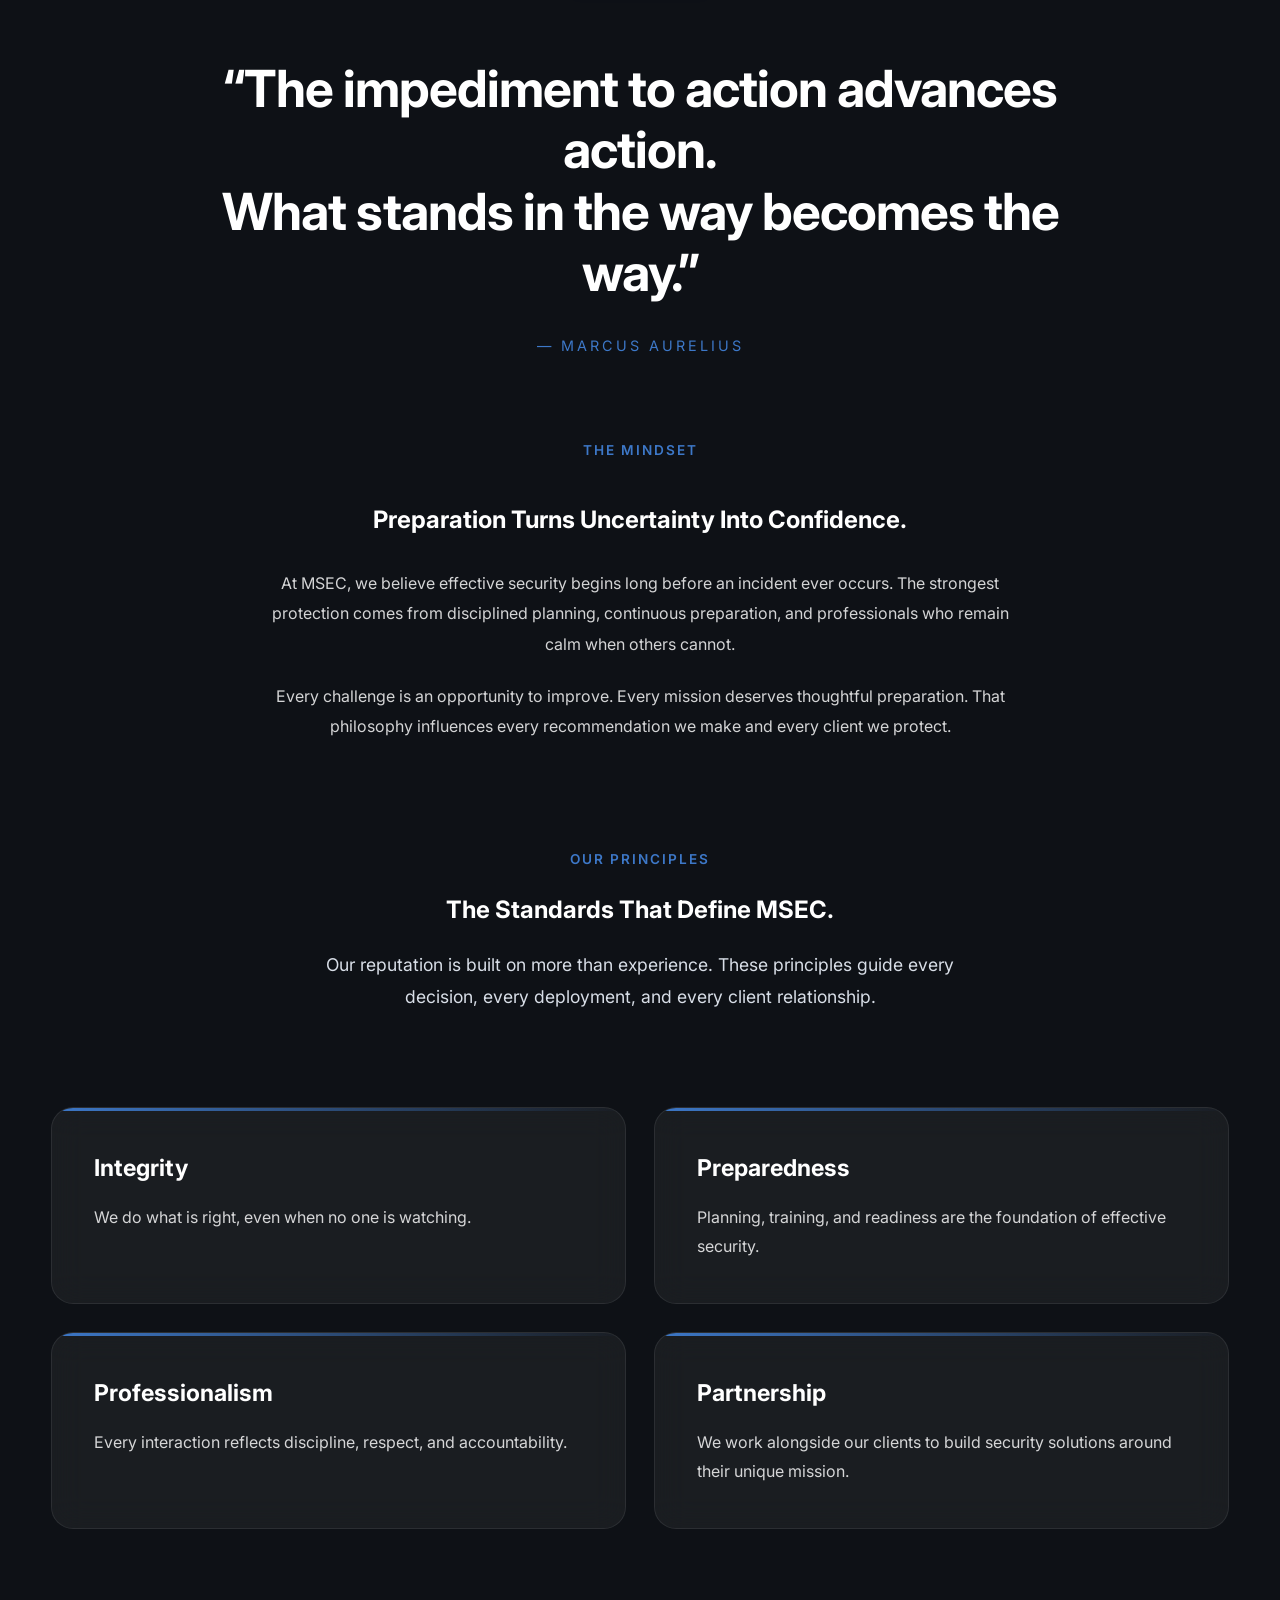
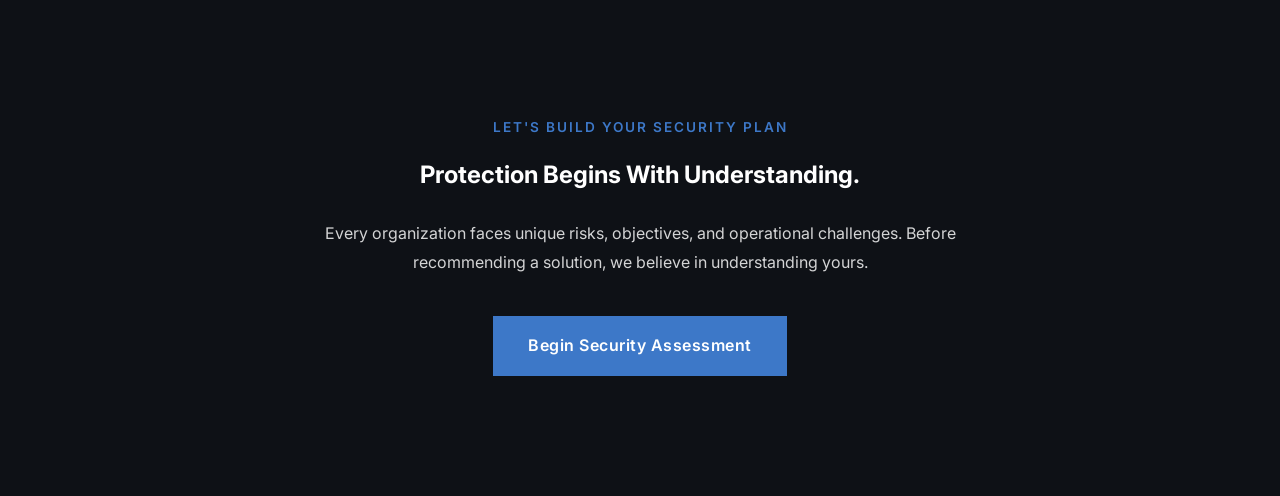
==== commit 4e30cc77: "Try and restructure the pages" ====
--- a/pages/about.html
+++ b/pages/about.html
@@ -86,41 +86,43 @@
 
     <div class="container">
 
-        <div class="hero-content about-hero-content"></div>
-
-            <span class="hero-tag">
-
-                ABOUT MSEC
+    <div class="hero-content about-hero-content">
+
+        <span class="hero-tag">
+
+            ABOUT MSEC
+
+        </span>
+
+        <h1 class="hero-title">
+
+            <span>Protection</span>
+
+            <span>Through</span>
+
+            <span class="text-primary">
+
+                Professionalism.
 
             </span>
 
-            <h1 class="hero-title">
-
-                <span>Protection</span>
-
-                <span>Through</span>
-
-                <span class="text-primary">
-                    Professionalism.
-                </span>
-
-            </h1>
-
-            <div class="hero-divider"></div>
-
-            <p>
-
-                Security is more than a visible presence—it is confidence
-                earned through preparation, professionalism, and unwavering
-                commitment. MSEC delivers tailored protection solutions
-                designed around the people, organizations, and environments
-                we serve.
-
-            </p>
-
-        </div>
-
-    </div>
+        </h1>
+
+        <div class="hero-divider"></div>
+
+        <p>
+
+            Security is more than a visible presence—it is confidence
+            earned through preparation, professionalism, and unwavering
+            commitment. MSEC delivers tailored protection solutions
+            designed around the people, organizations, and environments
+            we serve.
+
+        </p>
+
+    </div>
+
+</div>
 
 </section>
 
--- a/assets/css/style.css
+++ b/assets/css/style.css
@@ -1614,3 +1614,12 @@
     transform:translateY(0);
 
 }
+.about-hero .about-hero-content > *{
+
+    display:block !important;
+
+    width:100%;
+
+    text-align:center;
+
+}
